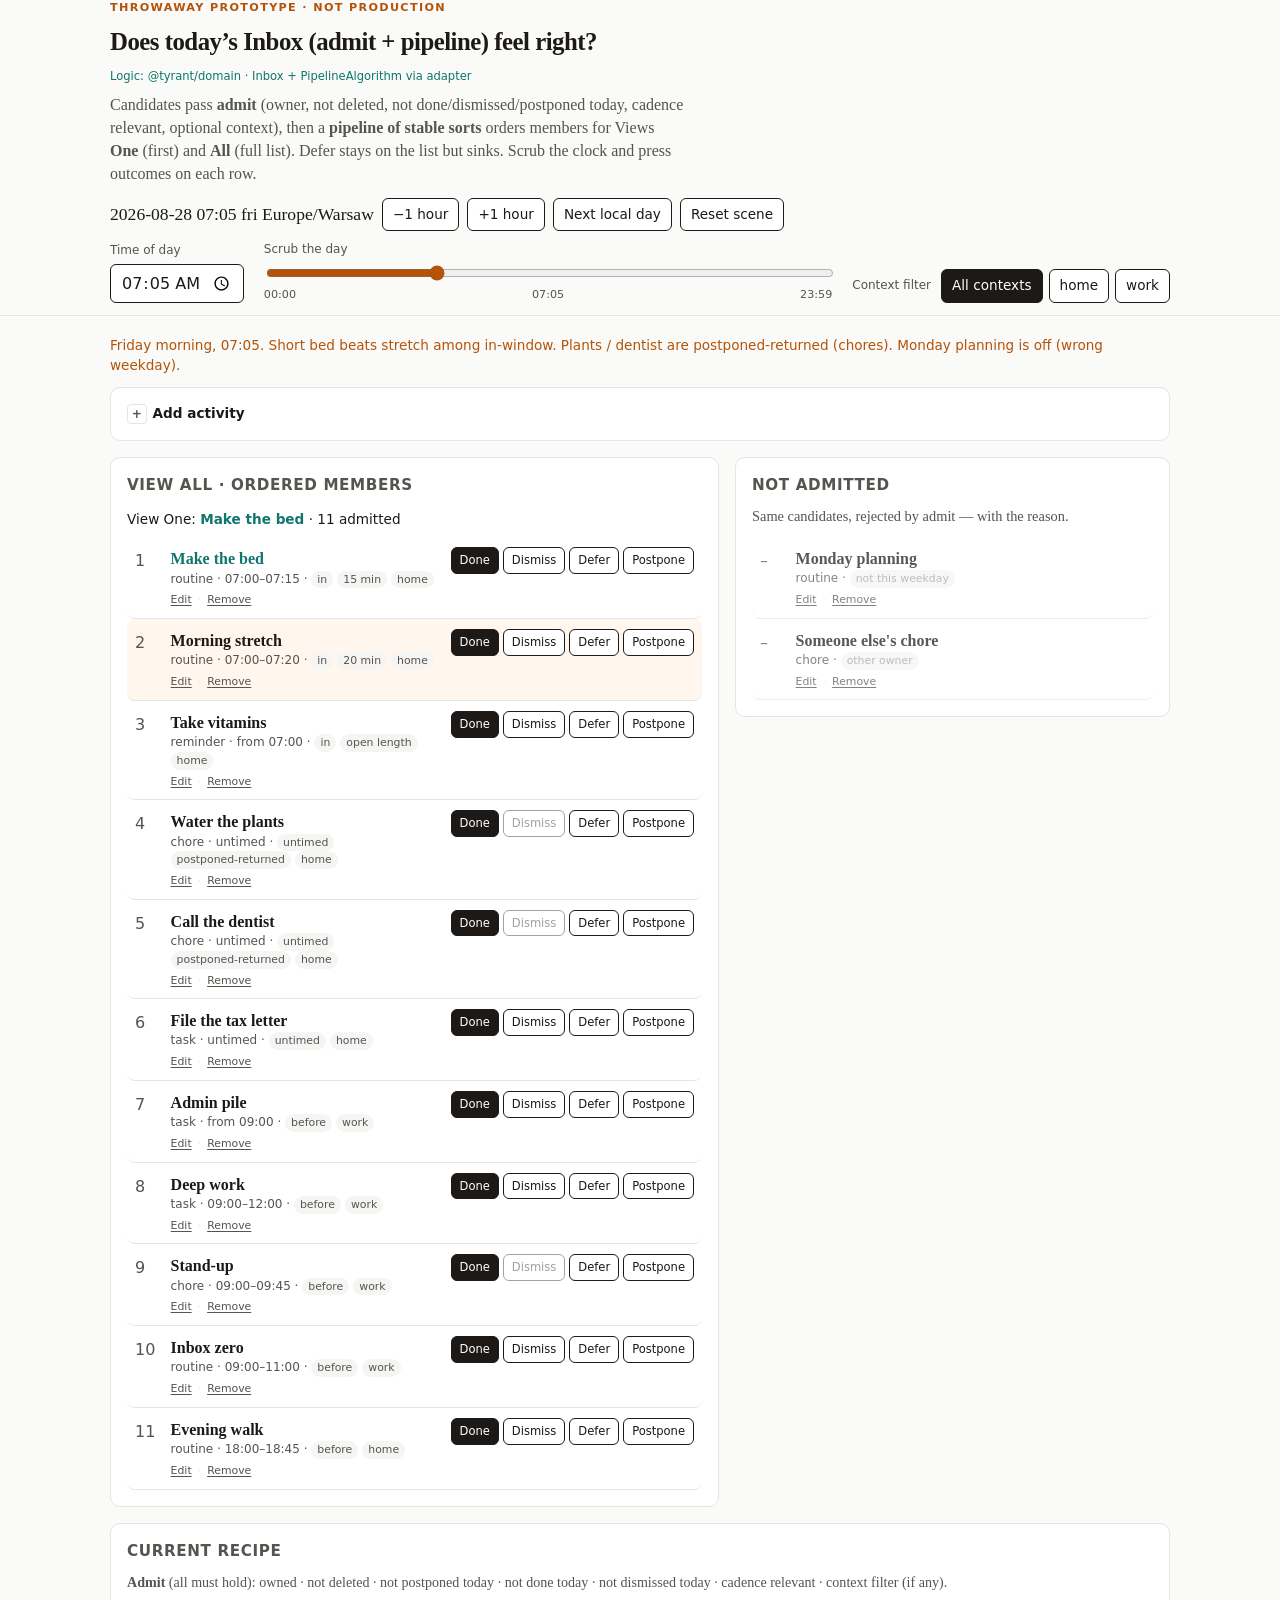
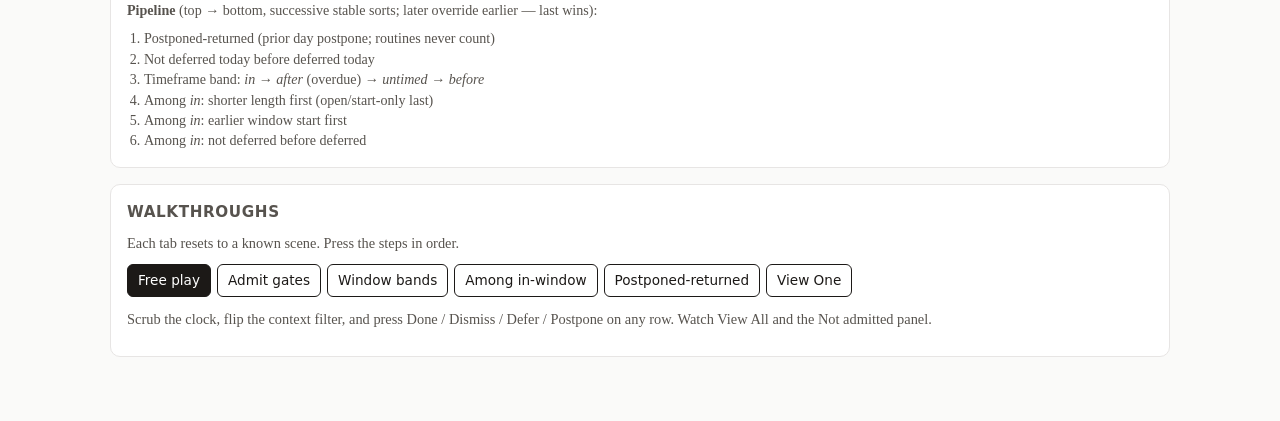
==== environments/prod/inbox-prototype/www/index.html @ 6fe29624 "Add prod inbox-prototype workload for static HTML prototype. Expose the inbox domain-driven prototyp" ====
<!DOCTYPE html>
<html lang="en">
<head>
  <meta charset="utf-8" />
  <meta name="viewport" content="width=device-width, initial-scale=1" />
  <title>PROTOTYPE — Inbox (domain-driven)</title>
  </head>
<body>
  <header class="wrap">
    <p class="proto">Throwaway prototype · not production</p>
    <h1>Does today’s Inbox (admit + pipeline) feel right?</h1>
    <p class="domain-badge">Logic: @tyrant/domain · Inbox + PipelineAlgorithm via adapter</p>
    <p class="question">
      Candidates pass <strong>admit</strong> (owner, not deleted, not done/dismissed/postponed today, cadence relevant, optional context), then a
      <strong>pipeline of stable sorts</strong> orders members for Views <strong>One</strong> (first) and <strong>All</strong> (full list).
      Defer stays on the list but sinks. Scrub the clock and press outcomes on each row.
    </p>
  </header>

  <div class="sticky-clock">
    <div class="inner">
      <div class="clock-row">
        <p id="clock-read" class="clock-read" role="status"></p>
        <button type="button" data-act="hours" data-n="-1">−1 hour</button>
        <button type="button" data-act="hours" data-n="1">+1 hour</button>
        <button type="button" data-act="nextday">Next local day</button>
        <button type="button" data-act="reset">Reset scene</button>
      </div>
      <div class="clock-controls">
        <label>
          Time of day
          <input id="clock-input" type="time" step="60" />
        </label>
        <label class="scrub">
          Scrub the day
          <input id="clock-slider" type="range" min="0" max="1439" step="1" />
          <span class="clock-slider-meta"><span>00:00</span><span id="clock-slider-label">07:05</span><span>23:59</span></span>
        </label>
        <div class="filter-row">
          <span class="hint">Context filter</span>
          <button type="button" class="chip-btn" data-filter="" aria-pressed="true">All contexts</button>
          <button type="button" class="chip-btn" data-filter="home" aria-pressed="false">home</button>
          <button type="button" class="chip-btn" data-filter="work" aria-pressed="false">work</button>
        </div>
      </div>
    </div>
  </div>

  <main>
    <p id="flash" class="flash"></p>

    <details class="panel add-panel" id="activity-panel">
      <summary class="add-summary" id="activity-summary">Add activity</summary>
      <form id="activity-form" class="add-form">
        <div class="add-grid">
          <label>
            Type
            <select name="type" id="activity-type" required>
              <option value="routine">Routine</option>
              <option value="reminder">Reminder</option>
              <option value="chore">Chore</option>
              <option value="task" selected>Task</option>
            </select>
          </label>
          <label class="add-span2">
            Title
            <input name="title" type="text" placeholder="What needs doing?" required />
          </label>
          <fieldset class="add-span2">
            <legend>Contexts</legend>
            <div class="add-chips" id="add-contexts">
              <label class="add-chip"><input type="checkbox" name="context" value="home" checked /> home</label>
              <label class="add-chip"><input type="checkbox" name="context" value="work" /> work</label>
              <label class="add-chip"><input type="checkbox" name="context" value="gym" /> gym</label>
              <label class="add-chip"><input type="checkbox" name="context" value="offline" /> offline</label>
              <label class="add-chip"><input type="checkbox" name="context" value="online" /> online</label>
            </div>
          </fieldset>
          <label>
            Window from
            <input name="timeframeFrom" type="time" step="60" />
          </label>
          <label>
            Window to
            <input name="timeframeTo" type="time" step="60" />
          </label>
          <fieldset class="add-span2 add-type-fields" id="activity-routine-fields" hidden>
            <legend>Active weekdays</legend>
            <div class="add-chips">
              <label class="add-chip"><input type="checkbox" name="weekday" value="mon" checked /> mon</label>
              <label class="add-chip"><input type="checkbox" name="weekday" value="tue" checked /> tue</label>
              <label class="add-chip"><input type="checkbox" name="weekday" value="wed" checked /> wed</label>
              <label class="add-chip"><input type="checkbox" name="weekday" value="thu" checked /> thu</label>
              <label class="add-chip"><input type="checkbox" name="weekday" value="fri" checked /> fri</label>
              <label class="add-chip"><input type="checkbox" name="weekday" value="sat" checked /> sat</label>
              <label class="add-chip"><input type="checkbox" name="weekday" value="sun" checked /> sun</label>
            </div>
          </fieldset>
          <label class="add-type-fields" id="activity-reminder-deadline" hidden>
            Deadline
            <input name="deadline" type="date" />
          </label>
          <label class="add-type-fields" id="activity-reminder-headsup" hidden>
            Heads-up (days)
            <input name="headsUpDays" type="number" min="0" max="30" value="0" />
          </label>
        </div>
        <div class="add-actions">
          <button type="submit" class="primary" id="activity-submit">Add to candidates</button>
          <button type="button" id="activity-cancel">Cancel</button>
        </div>
      </form>
    </details>

    <div class="grid">
      <section class="panel">
        <h2>View All · ordered members</h2>
        <p id="now-b" class="now-banner"></p>
        <ol id="list-members" class="list"></ol>
      </section>

      <section class="panel">
        <h2>Not admitted</h2>
        <p class="note">Same candidates, rejected by admit — with the reason.</p>
        <ul id="list-off" class="list"></ul>
      </section>
    </div>

    <section class="panel">
      <h2>Current recipe</h2>
      <div class="rules">
        <p><strong>Admit</strong> (all must hold): owned · not deleted · not postponed today · not done today · not dismissed today · cadence relevant · context filter (if any).</p>
        <p><strong>Pipeline</strong> (top → bottom, successive stable sorts; later override earlier — last wins):</p>
        <ol>
          <li>Postponed-returned (prior day postpone; routines never count)</li>
          <li>Not deferred today before deferred today</li>
          <li>Timeframe band: <em>in</em> → <em>after</em> (overdue) → <em>untimed</em> → <em>before</em></li>
          <li>Among <em>in</em>: shorter length first (open/start-only last)</li>
          <li>Among <em>in</em>: earlier window start first</li>
          <li>Among <em>in</em>: not deferred before deferred</li>
        </ol>
      </div>
    </section>

    <section class="panel">
      <h2>Walkthroughs</h2>
      <p class="note">Each tab resets to a known scene. Press the steps in order.</p>
      <div class="tabs" id="tabs"></div>
      <p id="scenario-copy" class="note"></p>
      <div class="steps" id="steps"></div>
    </section>
  </main>

<script>var un=Object.defineProperty;var fn=(T,U,Z)=>U in T?un(T,U,{enumerable:!0,configurable:!0,writable:!0,value:Z}):T[U]=Z;var s=(T,U,Z)=>fn(T,typeof U!="symbol"?U+"":U,Z);(function(){"use strict";class T extends Error{constructor(e){super(e),this.name=new.target.name}}class U extends T{}class Z extends T{}function u(t,e){if(!t)throw new U(e)}function ee(t,e){if(!t)throw new Z(e)}function et(t,e){u(typeof t=="string",e)}function p(t,e){et(t,e),u(t.length>0,e)}function tt(t,e){u(t instanceof Date,e),u(!Number.isNaN(t.getTime()),e)}function xe(t,e="instant must be a valid Date"){return tt(t,e),new Date(t.getTime())}function nt(t,e="timeZone must be a valid IANA id"){return p(t,"timeZone must be a non-empty string"),u(rt(t),`${e}: ${t}`),t}function rt(t){try{return Intl.DateTimeFormat(void 0,{timeZone:t}),!0}catch{return!1}}class F{constructor(e){s(this,"now");s(this,"timeZone");this.now=e.now,this.timeZone=e.timeZone,Object.freeze(this)}static create(e){return new F({now:xe(e.now,"now must be a valid Date"),timeZone:nt(e.timeZone)})}equals(e){return this.timeZone===e.timeZone&&this.now.getTime()===e.now.getTime()}}class ot extends T{constructor(n){super(`ownership mismatch on ${n.resourceType} ${n.resourceId}: expected ${n.expectedOwnerId}, got ${n.actingOwnerId}`);s(this,"resourceId");s(this,"resourceType");s(this,"expectedOwnerId");s(this,"actingOwnerId");this.resourceId=n.resourceId,this.resourceType=n.resourceType,this.expectedOwnerId=n.expectedOwnerId,this.actingOwnerId=n.actingOwnerId}}function A(t,e="ownerId must be a non-empty string"){return p(t,e),t}function le(t,e){return t===e}function te(t){if(!le(t.actingUserId,t.ownedBy))throw new ot({resourceId:t.id,resourceType:t.resourceType,expectedOwnerId:t.ownedBy,actingOwnerId:t.actingUserId})}const dt=/^\d{4}-\d{2}-\d{2}$/;function b(t,e="localDate must be YYYY-MM-DD"){p(t,e),u(dt.test(t),e);const[n,r,o]=t.split("-").map(Number),d=new Date(Date.UTC(n,r-1,o));return u(d.getUTCFullYear()===n&&d.getUTCMonth()===r-1&&d.getUTCDate()===o,e),t}function it(t,e){b(t,e)}function ke(t,e){return t===e}const st=/^([01]\d|2[0-3]):([0-5]\d)$/;function me(t,e="localTime must be HH:mm"){return p(t,e),u(st.test(t),e),t}function Ie(t,e){return t===e}const at=["sun","mon","tue","wed","thu","fri","sat"];function V(t){const e=b(t,"localDate must be YYYY-MM-DD"),[n,r,o]=e.split("-").map(Number);u(n!==void 0&&r!==void 0&&o!==void 0,"localDate must be YYYY-MM-DD");const d=new Date(Date.UTC(n,r-1,o)).getUTCDay(),i=at[d];return u(i!==void 0,`invalid weekday index: ${d}`),i}function I(t,e=t.now){return ne(t.timeZone,e)}function ct(t,e=t.now){var i,a;const n=new Intl.DateTimeFormat("en-GB",{timeZone:t.timeZone,hour:"2-digit",minute:"2-digit",hourCycle:"h23"}).formatToParts(e),r=(i=n.find(h=>h.type==="hour"))==null?void 0:i.value,o=(a=n.find(h=>h.type==="minute"))==null?void 0:a.value,d=`${r}:${o}`;return me(d,`failed to derive local time: ${d}`)}function lt(t,e=I(t)){return it(e,"localDate must be YYYY-MM-DD"),xe(mt(t.timeZone,e))}function ne(t,e){const n=new Intl.DateTimeFormat("en-CA",{timeZone:t,year:"numeric",month:"2-digit",day:"2-digit"}).format(e);return b(n,`failed to derive local date: ${n}`)}function mt(t,e,n){const r=Date.parse(`${e}T12:00:00.000Z`);let o=r-2160*60*1e3,d=r+2160*60*1e3;for(;d-o>1;){const i=Math.floor((o+d)/2),a=ne(t,new Date(i));a<e?o=i:(a>e,d=i)}{const i=new Date(d);if(ne(t,i)!==e)return new Date(d+1);let a=d;for(;ne(t,new Date(a-1))===e;)a-=1;return new Date(a)}}function W(t,e){return t<e?-1:t>e?1:0}function B(t,e){const n=b(t,"localDate must be YYYY-MM-DD"),[r,o,d]=n.split("-").map(Number),i=new Date(Date.UTC(r,o-1,d+e)),a=String(i.getUTCFullYear()).padStart(4,"0"),h=String(i.getUTCMonth()+1).padStart(2,"0"),N=String(i.getUTCDate()).padStart(2,"0");return b(`${a}-${h}-${N}`)}class Ee{isSatisfiedBy({contexts:e},{contextFilter:n}){return n===null?!0:e.includes(n)}}const C=["mon","tue","wed","thu","fri","sat","sun"],ue=["done","defer","postpone","dismiss"],ut=new Set(C);function ft(t,e="invalid weekday"){return u(typeof t=="string"&&ut.has(t),`${e}: ${String(t)}`),t}function ht(t,e){if(t.length!==e.length)return!1;for(let n=0;n<t.length;n++)if(t[n]!==e[n])return!1;return!0}function wt(t,e="weekdays must not be empty"){u(t.length>0,e);const n=[];for(const r of t){const o=ft(r);u(!n.includes(o),"weekdays must not contain duplicates"),n.push(o)}return Object.freeze(n)}const yt=new Set(["daily","weekly","monthly","yearly"]);class y{constructor(e){s(this,"unit");s(this,"every");s(this,"anchorDate");s(this,"endDate");s(this,"headsUp");s(this,"weekdays");this.unit=e.unit,this.every=e.every,this.anchorDate=e.anchorDate,this.endDate=e.endDate,this.headsUp=e.headsUp,this.weekdays=e.weekdays,Object.freeze(this)}static always(e){return y.create({unit:"daily",every:null,anchorDate:e,endDate:null,headsUp:null,weekdays:C})}static create(e){u(yt.has(e.unit),"cadence.unit must be daily|weekly|monthly|yearly");const n=e.every===void 0||e.every===null?null:e.every;n!==null&&u(Number.isInteger(n)&&n>0,"cadence.every must be a positive integer or null");const r=e.headsUp===void 0||e.headsUp===null?null:e.headsUp;r!==null&&u(Number.isInteger(r)&&r>=0,"cadence.headsUp must be a non-negative integer or null");const o=e.anchorDate===void 0||e.anchorDate===null?null:b(e.anchorDate,"cadence.anchorDate must be YYYY-MM-DD"),d=e.endDate===void 0||e.endDate===null?null:b(e.endDate,"cadence.endDate must be YYYY-MM-DD");o!==null&&d!==null&&u(o<=d,"cadence.anchorDate must be on or before endDate");const i=wt(e.weekdays,"cadence.weekdays must not be empty");return new y({unit:e.unit,every:n,anchorDate:o,endDate:d,headsUp:r,weekdays:i})}static ensure(e){return e instanceof y?e:y.create(e)}equals(e){return this.unit===e.unit&&this.every===e.every&&(this.anchorDate===null&&e.anchorDate===null||this.anchorDate!==null&&e.anchorDate!==null&&ke(this.anchorDate,e.anchorDate))&&(this.endDate===null&&e.endDate===null||this.endDate!==null&&e.endDate!==null&&ke(this.endDate,e.endDate))&&this.headsUp===e.headsUp&&ht(this.weekdays,e.weekdays)}effectiveEvery(){return this.every??1}effectiveHeadsUpDays(){return this.headsUp??0}isRelevant(e){const n=I(e);if(this.endDate!==null&&n>this.endDate||!this.weekdays.includes(V(n)))return!1;const r=pt(this,n);if(r===null)return!1;const o=B(r,-this.effectiveHeadsUpDays());return n>=o}}function pt(t,e){const n=t.anchorDate;if(n===null)return e;const r=t.effectiveHeadsUpDays(),o=B(n,-r);if(e<o)return null;if(t.unit==="daily"&&t.effectiveEvery()===1)return e<n?n:e;const d=At(t,e);if(d!==null)return d;const i=gt(t,e);if(i===null)return null;const a=B(i,-r);return e>=a?i:null}function At(t,e){let n=null;for(const r of Se(t,e)){if(r>e)break;n=r}return n}function gt(t,e){for(const n of Se(t,B(e,366*5)))if(n>=e)return n;return null}function*Se(t,e){const n=t.anchorDate;if(n===null)return;const r=t.effectiveEvery(),o=B(e,1);if(t.unit==="daily"){let i=0;for(;;){const a=B(n,i*r);if(a>o||(t.weekdays.includes(V(a))&&(yield a),i+=1,i>1e5))return}}if(t.unit==="weekly"){let i=0;for(;;){const a=B(n,i);if(a>o||(Math.floor(i/7)%r===0&&t.weekdays.includes(V(a))&&(yield a),i+=1,i>1e5))return}}if(t.unit==="monthly"){let i=0;for(;;){const a=Dt(n,i*r);if(a===null||a>o||(t.weekdays.includes(V(a))&&(yield a),i+=1,i>1e4))return}}let d=0;for(;;){const i=bt(n,d*r);if(i===null||i>o||(t.weekdays.includes(V(i))&&(yield i),d+=1,d>1e3))return}}function Dt(t,e){const[n,r,o]=t.split("-").map(Number),d=new Date(Date.UTC(n,r-1+e,o));if(d.getUTCDate()!==o){const i=new Date(Date.UTC(n,r-1+e+1,0));return re(i)}return re(d)}function bt(t,e){const[n,r,o]=t.split("-").map(Number),d=new Date(Date.UTC(n+e,r-1,o));if(d.getUTCMonth()!==r-1){const i=new Date(Date.UTC(n+e,r,0));return re(i)}return re(d)}function re(t){const e=String(t.getUTCFullYear()).padStart(4,"0"),n=String(t.getUTCMonth()+1).padStart(2,"0"),r=String(t.getUTCDate()).padStart(2,"0");return b(`${e}-${n}-${r}`)}class O{constructor(e){s(this,"from");s(this,"to");this.from=e.from,this.to=e.to,Object.freeze(this)}static create(e={}){const n=e.from===void 0||e.from===null?null:me(e.from,"timeframe.from must be HH:mm"),r=e.to===void 0||e.to===null?null:me(e.to,"timeframe.to must be HH:mm");return ee(!(n!==null&&r!==null&&n===r),"timeframe from and to must not be equal; leave unset for untimed"),new O({from:n,to:r})}static untimed(){return O.create({})}equals(e){const n=this.from===null||e.from===null?this.from===e.from:Ie(this.from,e.from),r=this.to===null||e.to===null?this.to===e.to:Ie(this.to,e.to);return n&&r}isOvernight(){return this.from!==null&&this.to!==null&&W(this.from,this.to)>0}window(e){if(this.from===null)return"untimed";const n=ct(e),r=this.from,o=this.to;return o===null?W(n,r)<0?"before":"in":this.isOvernight()?W(n,r)>=0||W(n,o)<0?"in":"before":W(n,r)<0?"before":W(n,o)>=0?"after":"in"}length(){if(this.from===null||this.to===null)return null;const e=ve(this.from),n=ve(this.to);return e<n?n-e:1440-e+n}}function ve(t){const[e,n]=t.split(":").map(Number);return e*60+n}function f(t,e="activityId must be a non-empty string"){return p(t,e),t}function oe(t,e){return t===e}function Te(t,e="timerDurationSeconds must be a positive integer"){return t==null?null:(u(typeof t=="number"&&Number.isInteger(t)&&t>0,e),t)}const _t=new Set(["home","work","gym","offline","online"]);function xt(t,e="invalid context tag"){return u(typeof t=="string"&&_t.has(t),`${e}: ${String(t)}`),t}function D(t,e="contexts must not contain duplicates"){const n=[];for(const r of t){const o=xt(r);u(!n.includes(o),e),n.push(o)}return Object.freeze(n)}function E(t,e){return t===null?!1:t.getTime()>=lt(e).getTime()}function Ue(t,e){if(t.type==="routine")return!1;const n=t.postponedAt;return n===null?!1:!E(n,e)}function Be(t,e){return E(t.deferredAt,e)}function Ce(t,e){return t.getTime()-e.getTime()}const kt={compare(t,e,n){const r=Ue(t,n),o=Ue(e,n);if(r!==o)return r?-1:1;if(r&&o){const d=t.postponedAt,i=e.postponedAt;return d===null||i===null?0:Ce(d,i)}return 0}},Oe={compare(t,e,n){const r=Be(t,n),o=Be(e,n);if(r!==o)return r?1:-1;if(r&&o){const d=t.deferredAt,i=e.deferredAt;return d===null||i===null?0:Ce(d,i)}return 0}},It={compare(t,e,n){return t.timeframe.window(n)!=="in"||e.timeframe.window(n)!=="in"?0:Oe.compare(t,e,n)}},$e={in:0,after:1,untimed:2,before:3},Et=[kt,Oe,...[{compare(t,e,n){return $e[t.timeframe.window(n)]-$e[e.timeframe.window(n)]}},{compare(t,e,n){if(t.timeframe.window(n)!=="in"||e.timeframe.window(n)!=="in")return 0;const r=t.timeframe.length(),o=e.timeframe.length();return r===null&&o===null?0:r===null?1:o===null?-1:r-o}},{compare(t,e,n){if(t.timeframe.window(n)!=="in"||e.timeframe.window(n)!=="in")return 0;const r=t.timeframe.from,o=e.timeframe.from;return r===null||o===null?0:W(r,o)}}],It];class St{constructor(e=Et){s(this,"steps");this.steps=e}order(e,n){let r=[...e];for(const o of this.steps)r=[...r].sort((d,i)=>o.compare(d,i,n));return r}}class vt{isSatisfiedBy(e,{inboxOwner:n,clock:r,contextFilter:o}){return!le(e.ownedBy,n)||e.deletedAt!==null||E(e.postponedAt,r)||E(e.doneAt,r)||E(e.dismissedAt,r)||!e.cadence.isRelevant(r)?!1:new Ee().isSatisfiedBy({contexts:e.contexts},{contextFilter:o})}}const Tt=new vt;class Ut{constructor(e){s(this,"candidates");this.candidates=e}admit(e){return this.filterAdmitted(e)}one(e){return e.algorithm.order(this.filterAdmitted(e),e.clock)[0]??null}all(e){return e.algorithm.order(this.filterAdmitted(e),e.clock)}view(e,n){return e==="one"?this.one(n):this.all(n)}filterAdmitted(e){const n={inboxOwner:e.inboxOwner,clock:e.clock,contextFilter:e.contextFilter??null},r=[];for(const o of this.candidates)e.admissionCriteria.isSatisfiedBy(o,n)&&r.push(o);return r}}class S{constructor(e){s(this,"type","routine");s(this,"id");s(this,"ownedBy");s(this,"_title");s(this,"_contexts");s(this,"_cadence");s(this,"_timeframe");s(this,"_doneAt");s(this,"_dismissedAt");s(this,"_postponedAt");s(this,"_deferredAt");s(this,"_deletedAt");this.id=e.id,this.ownedBy=e.ownedBy,this._title=e.title,this._contexts=e.contexts,this._cadence=e.cadence,this._timeframe=e.timeframe,this._doneAt=e.doneAt,this._dismissedAt=e.dismissedAt,this._postponedAt=e.postponedAt,this._deferredAt=e.deferredAt,this._deletedAt=e.deletedAt}static create(e){const n=f(e.id,"id required"),r=A(e.actingUserId,"actingUserId required"),o=A(e.ownedBy,"ownedBy required");te({id:n,resourceType:"routine",actingUserId:r,ownedBy:o}),p(e.title,"title required");const d=Me({weekdays:e.weekdays,anchorDate:e.anchorDate??I(e.clock),endDate:e.endDate??null});return new S({id:n,ownedBy:o,title:e.title,contexts:D(e.contexts),cadence:d,timeframe:e.timeframe??O.untimed(),doneAt:null,dismissedAt:null,postponedAt:null,deferredAt:null,deletedAt:null})}static restore(e){const n=A(e.ownedBy,"ownedBy required"),r=f(e.id,"id required");p(e.title,"title required");const o=y.ensure(e.cadence);return fe(o),new S({id:r,ownedBy:n,title:e.title,contexts:D(e.contexts),cadence:o,timeframe:e.timeframe,doneAt:e.doneAt,dismissedAt:e.dismissedAt,postponedAt:e.postponedAt,deferredAt:e.deferredAt,deletedAt:e.deletedAt})}equals(e){return oe(this.id,e.id)}get title(){return this._title}get contexts(){return[...this._contexts]}get cadence(){return this._cadence}get timeframe(){return this._timeframe}get doneAt(){return this._doneAt}get dismissedAt(){return this._dismissedAt}get postponedAt(){return this._postponedAt}get deferredAt(){return this._deferredAt}get deletedAt(){return this._deletedAt}allowedOutcomes(){return ue}edit(e){u(this._deletedAt===null,"cannot edit a removed routine"),p(e.title,"title required"),this._title=e.title,this._contexts=D(e.contexts),"weekdays"in e?this._cadence=Me({weekdays:e.weekdays,anchorDate:e.anchorDate===void 0?this._cadence.anchorDate:e.anchorDate,endDate:e.endDate===void 0?this._cadence.endDate:e.endDate}):(fe(e.cadence),this._cadence=e.cadence),this._timeframe="timeframe"in e&&e.timeframe?e.timeframe:this._timeframe}remove(e){this._deletedAt=e.now}done(e){this._doneAt=e.now}dismiss(e){this._dismissedAt=e.now}postpone(e){this._postponedAt=e.now}defer(e){this._deferredAt=e.now}}function Me(t){const e=y.create({unit:"daily",every:null,anchorDate:t.anchorDate,endDate:t.endDate,headsUp:null,weekdays:t.weekdays});return fe(e),e}function fe(t){ee(t.unit==="daily","Routine cadence must be daily"),ee(t.headsUp===null||t.headsUp===0,"Routine cadence must not have heads-up")}class j{constructor(e){s(this,"type","reminder");s(this,"id");s(this,"ownedBy");s(this,"_title");s(this,"_contexts");s(this,"_cadence");s(this,"_timeframe");s(this,"_doneAt");s(this,"_dismissedAt");s(this,"_postponedAt");s(this,"_deferredAt");s(this,"_deletedAt");this.id=e.id,this.ownedBy=e.ownedBy,this._title=e.title,this._contexts=e.contexts,this._cadence=e.cadence,this._timeframe=e.timeframe,this._doneAt=e.doneAt,this._dismissedAt=e.dismissedAt,this._postponedAt=e.postponedAt,this._deferredAt=e.deferredAt,this._deletedAt=e.deletedAt}static create(e){const n=f(e.id,"id required"),r=A(e.actingUserId,"actingUserId required"),o=A(e.ownedBy,"ownedBy required");te({id:n,resourceType:"reminder",actingUserId:r,ownedBy:o}),p(e.title,"title required");const d=b(e.deadline,"deadline must be YYYY-MM-DD");return new j({id:n,ownedBy:o,title:e.title,contexts:D(e.contexts),cadence:de(d,e.headsUp??null),timeframe:e.timeframe??O.untimed(),doneAt:null,dismissedAt:null,postponedAt:null,deferredAt:null,deletedAt:null})}static restore(e){const n=A(e.ownedBy,"ownedBy required"),r=f(e.id,"id required");p(e.title,"title required");const o=y.ensure(e.cadence);return he(o),new j({id:r,ownedBy:n,title:e.title,contexts:D(e.contexts),cadence:o,timeframe:e.timeframe,doneAt:e.doneAt,dismissedAt:e.dismissedAt,postponedAt:e.postponedAt,deferredAt:e.deferredAt,deletedAt:e.deletedAt})}equals(e){return oe(this.id,e.id)}get title(){return this._title}get contexts(){return[...this._contexts]}get cadence(){return this._cadence}get timeframe(){return this._timeframe}get doneAt(){return this._doneAt}get dismissedAt(){return this._dismissedAt}get postponedAt(){return this._postponedAt}get deferredAt(){return this._deferredAt}get deletedAt(){return this._deletedAt}allowedOutcomes(){return ue}edit(e){if(u(this._deletedAt===null,"cannot edit a removed reminder"),p(e.title,"title required"),this._title=e.title,this._contexts=D(e.contexts),"deadline"in e){const n=b(e.deadline,"deadline must be YYYY-MM-DD");this._cadence=de(n,e.headsUp??null)}else he(e.cadence),this._cadence=e.cadence;"timeframe"in e&&e.timeframe&&(this._timeframe=e.timeframe)}remove(e){this._deletedAt=e.now}done(e){this._doneAt=e.now,this.closePermanently(e)}dismiss(e){this._dismissedAt=e.now,this.closePermanently(e)}postpone(e){this._postponedAt=e.now;const n=B(I(e),1),r=this._cadence.anchorDate??n,o=r>n?r:n;this._cadence=de(o,this._cadence.headsUp)}defer(e){this._deferredAt=e.now}closePermanently(e){const n=I(e);this._cadence=de(n,this._cadence.headsUp)}}function de(t,e){const n=y.create({unit:"daily",every:null,anchorDate:t,endDate:t,headsUp:e,weekdays:C});return he(n),n}function he(t){ee(t.anchorDate!==null&&t.endDate!==null&&t.anchorDate===t.endDate,"Reminder cadence requires endDate = anchorDate")}const Bt=["done","defer","postpone"];class ${constructor(e){s(this,"type","chore");s(this,"id");s(this,"ownedBy");s(this,"_title");s(this,"_contexts");s(this,"_cadence");s(this,"_timeframe");s(this,"_timerDurationSeconds");s(this,"_oneShot");s(this,"_doneAt");s(this,"_dismissedAt");s(this,"_postponedAt");s(this,"_deferredAt");s(this,"_deletedAt");this.id=e.id,this.ownedBy=e.ownedBy,this._title=e.title,this._contexts=e.contexts,this._cadence=e.cadence,this._timeframe=e.timeframe,this._timerDurationSeconds=e.timerDurationSeconds,this._oneShot=e.oneShot,this._doneAt=e.doneAt,this._dismissedAt=e.dismissedAt,this._postponedAt=e.postponedAt,this._deferredAt=e.deferredAt,this._deletedAt=e.deletedAt}static create(e){const n=f(e.id,"id required"),r=A(e.actingUserId,"actingUserId required"),o=A(e.ownedBy,"ownedBy required");te({id:n,resourceType:"chore",actingUserId:r,ownedBy:o}),p(e.title,"title required");let d,i;if(e.kind==="one-shot"){i=!0;const a=e.anchorDate===void 0||e.anchorDate===null?I(e.clock):b(e.anchorDate);d=y.always(a)}else i=!1,d=y.create({...e.cadence,weekdays:e.cadence.weekdays.length>0?e.cadence.weekdays:C});return new $({id:n,ownedBy:o,title:e.title,contexts:D(e.contexts),cadence:d,timeframe:e.timeframe??O.untimed(),timerDurationSeconds:Te(e.timerDurationSeconds),oneShot:i,doneAt:null,dismissedAt:null,postponedAt:null,deferredAt:null,deletedAt:null})}static restore(e){const n=A(e.ownedBy,"ownedBy required"),r=f(e.id,"id required");p(e.title,"title required");const o=y.ensure(e.cadence);return new $({id:r,ownedBy:n,title:e.title,contexts:D(e.contexts),cadence:o,timeframe:e.timeframe,timerDurationSeconds:e.timerDurationSeconds,oneShot:e.oneShot,doneAt:e.doneAt,dismissedAt:e.dismissedAt,postponedAt:e.postponedAt,deferredAt:e.deferredAt,deletedAt:e.deletedAt})}equals(e){return oe(this.id,e.id)}get title(){return this._title}get contexts(){return[...this._contexts]}get cadence(){return this._cadence}get timeframe(){return this._timeframe}get timerDurationSeconds(){return this._timerDurationSeconds}get isOneShot(){return this._oneShot}get doneAt(){return this._doneAt}get dismissedAt(){return this._dismissedAt}get postponedAt(){return this._postponedAt}get deferredAt(){return this._deferredAt}get deletedAt(){return this._deletedAt}allowedOutcomes(){return Bt}edit(e){u(this._deletedAt===null,"cannot edit a removed chore"),p(e.title,"title required"),this._title=e.title,this._contexts=D(e.contexts),this._cadence=e.cadence,"timeframe"in e&&e.timeframe&&(this._timeframe=e.timeframe),"timerDurationSeconds"in e&&(this._timerDurationSeconds=Te(e.timerDurationSeconds))}remove(e){this._deletedAt=e.now}done(e){if(this._doneAt=e.now,this._oneShot){const o=I(e);this._cadence=y.create({unit:this._cadence.unit,every:this._cadence.every,anchorDate:this._cadence.anchorDate,endDate:o,headsUp:this._cadence.headsUp,weekdays:this._cadence.weekdays});return}const n=I(e),r=B(n,1);this._cadence=y.create({unit:this._cadence.unit,every:this._cadence.every,anchorDate:r,endDate:this._cadence.endDate,headsUp:this._cadence.headsUp,weekdays:this._cadence.weekdays})}postpone(e){this._postponedAt=e.now}defer(e){this._deferredAt=e.now}}class q{constructor(e){s(this,"type","task");s(this,"id");s(this,"ownedBy");s(this,"_title");s(this,"_contexts");s(this,"_cadence");s(this,"_timeframe");s(this,"_doneAt");s(this,"_dismissedAt");s(this,"_postponedAt");s(this,"_deferredAt");s(this,"_deletedAt");this.id=e.id,this.ownedBy=e.ownedBy,this._title=e.title,this._contexts=e.contexts,this._cadence=e.cadence,this._timeframe=e.timeframe,this._doneAt=e.doneAt,this._dismissedAt=e.dismissedAt,this._postponedAt=e.postponedAt,this._deferredAt=e.deferredAt,this._deletedAt=e.deletedAt}static create(e){const n=f(e.id,"id required"),r=A(e.actingUserId,"actingUserId required"),o=A(e.ownedBy,"ownedBy required");te({id:n,resourceType:"task",actingUserId:r,ownedBy:o}),p(e.title,"title required");const d=e.anchorDate===void 0||e.anchorDate===null?I(e.clock):e.anchorDate;return new q({id:n,ownedBy:o,title:e.title,contexts:D(e.contexts),cadence:y.always(d),timeframe:e.timeframe??O.untimed(),doneAt:null,dismissedAt:null,postponedAt:null,deferredAt:null,deletedAt:null})}static restore(e){const n=A(e.ownedBy,"ownedBy required"),r=f(e.id,"id required");p(e.title,"title required");const o=y.ensure(e.cadence);return new q({id:r,ownedBy:n,title:e.title,contexts:D(e.contexts),cadence:o,timeframe:e.timeframe,doneAt:e.doneAt,dismissedAt:e.dismissedAt,postponedAt:e.postponedAt,deferredAt:e.deferredAt,deletedAt:e.deletedAt})}equals(e){return oe(this.id,e.id)}get title(){return this._title}get contexts(){return[...this._contexts]}get cadence(){return this._cadence}get timeframe(){return this._timeframe}get doneAt(){return this._doneAt}get dismissedAt(){return this._dismissedAt}get postponedAt(){return this._postponedAt}get deferredAt(){return this._deferredAt}get deletedAt(){return this._deletedAt}allowedOutcomes(){return ue}edit(e){if(u(this._deletedAt===null,"cannot edit a removed task"),p(e.title,"title required"),this._title=e.title,this._contexts=D(e.contexts),"cadence"in e&&e.cadence)this._cadence=e.cadence;else if("anchorDate"in e){const n=e.anchorDate===void 0||e.anchorDate===null?this._cadence.anchorDate:e.anchorDate;this._cadence=y.create({unit:"daily",every:null,anchorDate:n,endDate:this._cadence.endDate,headsUp:null,weekdays:this._cadence.weekdays})}"timeframe"in e&&e.timeframe&&(this._timeframe=e.timeframe)}remove(e){this._deletedAt=e.now}done(e){this._doneAt=e.now,this.closePermanently(e)}dismiss(e){this._dismissedAt=e.now,this.closePermanently(e)}postpone(e){this._postponedAt=e.now}defer(e){this._deferredAt=e.now}closePermanently(e){const n=I(e);this._cadence=y.create({unit:this._cadence.unit,every:this._cadence.every,anchorDate:this._cadence.anchorDate,endDate:n,headsUp:this._cadence.headsUp,weekdays:this._cadence.weekdays})}}const ie="Europe/Warsaw",c=A("me"),Le=A("them"),Ct=new St,Ot=new Ee;function we(t){return F.create({timeZone:ie,now:t})}function $t(t,e){return{inboxOwner:c,clock:t,contextFilter:e??void 0,algorithm:Ct,admissionCriteria:Tt}}function Mt(t,e,n){return new Ut(t).all($t(e,n))}function Lt(t,e,n){if(!le(t.ownedBy,c))return"other owner";if(t.deletedAt!==null)return"removed";if(E(t.postponedAt,e))return"postponed today";if(E(t.doneAt,e))return"done today";if(E(t.dismissedAt,e))return"dismissed today";if(!t.cadence.isRelevant(e)){const o=_(e,e.now);if(t.cadence.endDate!==null&&o>t.cadence.endDate)return"cadence ended";const d=qe(o);return t.cadence.weekdays.includes(d)?"not yet relevant":"not this weekday"}return Ot.isSatisfiedBy({contexts:t.contexts},{contextFilter:n})?null:"context filter"}function Nt(t,e){if(t.type==="routine")return!1;const n=t.postponedAt;return n===null?!1:!E(n,e)}function Ft(t,e){return E(t.deferredAt,e)}function Ne(t){switch(t.type){case"routine":return S.restore({id:t.id,ownedBy:t.ownedBy,title:t.title,contexts:t.contexts,cadence:t.cadence,timeframe:t.timeframe,doneAt:t.doneAt,dismissedAt:t.dismissedAt,postponedAt:t.postponedAt,deferredAt:t.deferredAt,deletedAt:t.deletedAt});case"reminder":return j.restore({id:t.id,ownedBy:t.ownedBy,title:t.title,contexts:t.contexts,cadence:t.cadence,timeframe:t.timeframe,doneAt:t.doneAt,dismissedAt:t.dismissedAt,postponedAt:t.postponedAt,deferredAt:t.deferredAt,deletedAt:t.deletedAt});case"chore":return $.restore({id:t.id,ownedBy:t.ownedBy,title:t.title,contexts:t.contexts,cadence:t.cadence,timeframe:t.timeframe,timerDurationSeconds:t.timerDurationSeconds,oneShot:t.isOneShot,doneAt:t.doneAt,dismissedAt:t.dismissedAt,postponedAt:t.postponedAt,deferredAt:t.deferredAt,deletedAt:t.deletedAt});case"task":return q.restore({id:t.id,ownedBy:t.ownedBy,title:t.title,contexts:t.contexts,cadence:t.cadence,timeframe:t.timeframe,doneAt:t.doneAt,dismissedAt:t.dismissedAt,postponedAt:t.postponedAt,deferredAt:t.deferredAt,deletedAt:t.deletedAt})}}function qt(t,e,n){if(!t.allowedOutcomes().includes(e))return`${e} is not allowed on a ${t.type}.`;switch(e){case"done":t.done(n);break;case"dismiss":if(t.type==="chore")break;t.dismiss(n);break;case"defer":t.defer(n);break;case"postpone":t.postpone(n);break}return null}function v(t,e=null){return O.create({from:t??void 0,to:e??void 0})}const Yt=["sun","mon","tue","wed","thu","fri","sat"];function Fe(t){return String(t).padStart(2,"0")}function _(t,e){return new Intl.DateTimeFormat("en-CA",{timeZone:t.timeZone,year:"numeric",month:"2-digit",day:"2-digit"}).format(e)}function ye(t,e){var d,i;const n=new Intl.DateTimeFormat("en-GB",{timeZone:t.timeZone,hour:"2-digit",minute:"2-digit",hourCycle:"h23"}).formatToParts(e),r=((d=n.find(a=>a.type==="hour"))==null?void 0:d.value)??"00",o=((i=n.find(a=>a.type==="minute"))==null?void 0:i.value)??"00";return`${r}:${o}`}function qe(t){const[e,n,r]=t.split("-").map(Number);return Yt[new Date(Date.UTC(e,n-1,r)).getUTCDay()]}function Rt(t,e,n){const r=Date.parse(`${e}T12:00:00.000Z`);let o=r-36*3600*1e3,d=r+36*3600*1e3;for(;d-o>1;){const i=Math.floor((o+d)/2),a=_(F.create({timeZone:t,now:new Date(i)}),new Date(i));a<e?o=i:(a>e,d=i)}{let i=d;for(_(F.create({timeZone:t,now:new Date(i)}),new Date(i))!==e&&(i=d+1);_(F.create({timeZone:t,now:new Date(i-1)}),new Date(i-1))===e;)i-=1;return new Date(i)}}function Ye(t,e){const n=Rt(ie,t).getTime(),[r,o]=e.split(":").map(Number);let d=n+(r*60+o)*60*1e3;for(let i=0;i<4;i++){const a=ye(F.create({timeZone:ie,now:new Date(d)}),new Date(d)),[h,N]=a.split(":").map(Number),k=r*60+o-(h*60+N);if(k===0&&_(F.create({timeZone:ie,now:new Date(d)}),new Date(d))===t)return new Date(d);d+=k*60*1e3}return new Date(d)}function J(t,e){return we(Ye(t,e))}function K(t,e){const n=_(t,t.now);return we(Ye(n,e))}function Pt(t,e){return we(new Date(t.now.getTime()+e*3600*1e3))}function Re(t){const e=_(t,t.now),[n,r,o]=e.split("-").map(Number),d=new Date(Date.UTC(n,r-1,o+1)),i=`${d.getUTCFullYear()}-${Fe(d.getUTCMonth()+1)}-${Fe(d.getUTCDate())}`;return J(i,"07:05")}function pe(t){const e=_(t,t.now),n=ye(t,t.now),r=qe(e);return`${e}  ${n}  ${r}  ${t.timeZone}`}function Wt(t){const e=t.timeframe.from,n=t.timeframe.to;return!e&&!n?"untimed":e&&!n?`from ${e}`:`${e}–${n}`}function Ht(t,e){const n=[];if(n.push(t.timeframe.window(e)),Nt(t,e)&&n.push("postponed-returned"),Ft(t,e)&&n.push("deferred today"),t.timeframe.window(e)==="in"){const r=t.timeframe.length();r!==null?n.push(`${r} min`):t.timeframe.from&&n.push("open length")}return t.contexts.length&&n.push(t.contexts.join(", ")),n}let Pe=0;function Zt(){return Pe+=1,`custom-${Pe}`}function We(t,e){const[n,r,o]=t.split("-").map(Number),d=new Date(Date.UTC(n,r-1,o+e)),i=String(d.getUTCFullYear()).padStart(4,"0"),a=String(d.getUTCMonth()+1).padStart(2,"0"),h=String(d.getUTCDate()).padStart(2,"0");return`${i}-${a}-${h}`}function He(t){return t.timeframeFrom===null&&t.timeframeTo===null?O.untimed():v(t.timeframeFrom,t.timeframeTo)}function jt(t,e,n){const r=t.title.trim()||"Untitled",o=He(t),d=_(n,n.now),i=f(e);switch(t.type){case"routine":return S.create({actingUserId:c,ownedBy:c,id:i,title:r,contexts:t.contexts.length?t.contexts:["home"],weekdays:t.weekdays.length>0?t.weekdays:C,anchorDate:d,timeframe:o,clock:n});case"reminder":{const a=t.deadline??We(d,7);return j.create({actingUserId:c,ownedBy:c,id:i,title:r,contexts:t.contexts.length?t.contexts:["home"],deadline:a,headsUp:t.headsUpDays,timeframe:o,clock:n})}case"chore":return $.create({actingUserId:c,ownedBy:c,id:i,title:r,contexts:t.contexts.length?t.contexts:["home"],kind:"one-shot",anchorDate:d,timeframe:o,clock:n});case"task":return q.create({actingUserId:c,ownedBy:c,id:i,title:r,contexts:t.contexts.length?t.contexts:["home"],anchorDate:d,timeframe:o,clock:n})}}function zt(t){const e=t.type==="reminder"?t.cadence.anchorDate:null;return{type:t.type,title:t.title,contexts:[...t.contexts],timeframeFrom:t.timeframe.from,timeframeTo:t.timeframe.to,weekdays:[...t.cadence.weekdays],deadline:e,headsUpDays:t.cadence.headsUp??0}}function Vt(t,e,n){const r=e.title.trim()||"Untitled",o=He(e),d=e.contexts.length>0?[...e.contexts]:["home"];switch(t.type){case"routine":t.edit({title:r,contexts:d,weekdays:e.weekdays.length>0?e.weekdays:C,timeframe:o,clock:n});return;case"reminder":{const i=e.deadline??t.cadence.anchorDate??We(_(n,n.now),7);t.edit({title:r,contexts:d,deadline:i,headsUp:e.headsUpDays,timeframe:o,clock:n});return}case"chore":t.edit({title:r,contexts:d,cadence:t.cadence,timeframe:o,clock:n});return;case"task":t.edit({title:r,contexts:d,anchorDate:t.cadence.anchorDate,timeframe:o,clock:n});return}}function Jt(t,e){t.remove(e)}const Ze="2026-08-28",je="2026-08-27";function ze(){const t=J(Ze,"07:05"),e=S.create({actingUserId:c,ownedBy:c,id:f("stretch"),title:"Morning stretch",contexts:["home"],weekdays:C,anchorDate:"2026-08-20",timeframe:v("07:00","07:20"),clock:t}),n=S.create({actingUserId:c,ownedBy:c,id:f("bed"),title:"Make the bed",contexts:["home"],weekdays:C,anchorDate:"2026-08-20",timeframe:v("07:00","07:15"),clock:t}),r=$.create({actingUserId:c,ownedBy:c,id:f("plants"),title:"Water the plants",contexts:["home"],kind:"one-shot",anchorDate:"2026-08-20",clock:t});r.postpone(J(je,"18:00"));const o=j.create({actingUserId:c,ownedBy:c,id:f("vitamins"),title:"Take vitamins",contexts:["home"],deadline:"2026-08-30",headsUp:2,timeframe:v("07:00",null),clock:t}),d=$.create({actingUserId:c,ownedBy:c,id:f("dentist"),title:"Call the dentist",contexts:["home"],kind:"one-shot",anchorDate:"2026-08-20",clock:t});d.postpone(J(je,"20:40"));const i=q.create({actingUserId:c,ownedBy:c,id:f("admin"),title:"Admin pile",contexts:["work"],anchorDate:"2026-08-20",timeframe:v("09:00",null),clock:t}),a=q.create({actingUserId:c,ownedBy:c,id:f("deep"),title:"Deep work",contexts:["work"],anchorDate:"2026-08-20",timeframe:v("09:00","12:00"),clock:t}),h=$.create({actingUserId:c,ownedBy:c,id:f("standup"),title:"Stand-up",contexts:["work"],kind:"one-shot",anchorDate:"2026-08-20",timeframe:v("09:00","09:45"),clock:t}),N=S.create({actingUserId:c,ownedBy:c,id:f("inbox"),title:"Inbox zero",contexts:["work"],weekdays:["mon","tue","wed","thu","fri"],anchorDate:"2026-08-20",timeframe:v("09:00","11:00"),clock:t}),k=S.create({actingUserId:c,ownedBy:c,id:f("walk"),title:"Evening walk",contexts:["home"],weekdays:C,anchorDate:"2026-08-20",timeframe:v("18:00","18:45"),clock:t}),P=q.create({actingUserId:c,ownedBy:c,id:f("tax"),title:"File the tax letter",contexts:["home"],anchorDate:"2026-08-20",clock:t}),_e=S.create({actingUserId:c,ownedBy:c,id:f("monday-only"),title:"Monday planning",contexts:["work"],weekdays:["mon"],anchorDate:"2026-08-20",timeframe:v("08:00","08:30"),clock:t}),mn=$.create({actingUserId:Le,ownedBy:Le,id:f("other-owner"),title:"Someone else's chore",contexts:["home"],kind:"one-shot",clock:t});return[e,n,r,o,d,i,a,h,N,k,P,_e,mn]}function Ve(){return J(Ze,"07:05")}let m=Ve(),Y=ze(),M=null,w="stretch",l="Friday morning, 07:05. Short bed beats stretch among in-window. Plants / dentist are postponed-returned (chores). Monday planning is off (wrong weekday).",Ae="free",se=0,L=null;function H(){m=Ve(),Y=ze(),M=null,w="stretch"}function G(t){return Y.find(e=>String(e.id)===t)}function Je(t){Y=Y.map(e=>String(e.id)===String(t.id)?t:e)}function z(t,e){const n=G(e);if(w=e,!n)return;const r=Ne(n),o=qt(r,t,m);if(o){l=o;return}if(Je(r),t==="dismiss"){l=n.type==="task"?`${n.title} dismissed — closed for good (endDate today).`:`${n.title} dismissed — skipped today (postponed stamp).`;return}if(t==="done"){l=n.type==="routine"?`${n.title} done for today (returns when stamp no longer blocks).`:`${n.title} marked Done.`;return}if(t==="defer"){l=`${n.title} deferred — still admitted; sinks vs not-deferred peers.`;return}t==="postpone"&&(l=`${n.title} postponed — off today’s admit until a later day.`)}const Ke=[{id:"free",label:"Free play",copy:"Scrub the clock, flip the context filter, and press Done / Dismiss / Defer / Postpone on any row. Watch View All and the Not admitted panel.",steps:[]},{id:"admit",label:"Admit gates",copy:"Defer stays admitted. Done / Postpone leave today. Wrong weekday and other owner never enter. Context filter further narrows membership.",steps:[{label:"Reset morning",run:()=>{H(),w="bed",l="Admitted list is full. Monday planning and someone else’s chore sit in Not admitted."}},{label:"Defer Make the bed",run:()=>{z("defer","bed"),l="Bed is deferred — still admitted, but sinks among in-window peers."}},{label:"Done Morning stretch",run:()=>{z("done","stretch"),l="Stretch is done today → Not admitted."}},{label:"Filter: home",run:()=>{M="home",l="Context home: work items drop out of admit (even if otherwise eligible)."}}]},{id:"bands",label:"Window bands",copy:"Band order is in → after → untimed → before. At 07:05 morning routines are in; evening walk is before; plants are untimed postponed-returned.",steps:[{label:"Look at 07:05",run:()=>{H(),w="bed",l="In-window (bed, stretch, vitamins) lead. After that: untimed returned chores, then before-window evening walk / work windows."}},{label:"Jump to 07:20",run:()=>{m=K(m,"07:20"),w="stretch",l="Bed’s window ended → after (overdue). Stretch still in until 07:20 end. After-band sits below in, above untimed."}},{label:"Jump to 12:00",run:()=>{m=K(m,"12:00"),w="admin",l="Start-only in-window (vitamins, admin) lead. Closed morning windows are after; evening walk still before."}}]},{id:"in-window",label:"Among in-window",copy:"Among in: later steps win — earlier start primary, shorter length when starts match, then not-deferred beats deferred.",steps:[{label:"Look at 07:05",run:()=>{H(),w="bed",l="Same start 07:00: bed (15m) before stretch (20m) before vitamins (open)."}},{label:"Defer Make the bed",run:()=>{z("defer","bed"),l="Last among-in step: stretch (not deferred) rises past deferred bed despite longer window."}},{label:"Jump to 09:30",run:()=>{m=K(m,"09:30"),w="standup",l="09:00 pack: standup (shorter) before deep before inbox; admin start-only last among that start."}}]},{id:"returned",label:"Postponed-returned",copy:"Yesterday’s postpone on a chore/task floats as postponed-returned — but in-window still beats it. Routines never count as postponed-returned.",steps:[{label:"Look at 07:05",run:()=>{H(),w="dentist",l="Plants / dentist are returned, but bed/stretch (in) still lead One."}},{label:"Postpone Make the bed",run:()=>{z("postpone","bed"),l="Bed leaves today (postponed stamp blocks admit)."}},{label:"Next local day 07:05",run:()=>{m=Re(m),w="bed",l="Saturday. Bed is back as a normal routine — not postponed-returned. Dentist (chore) still is."}}]},{id:"one-view",label:"View One",copy:"One is the first ordered admitted member. Watch Now change as the clock and outcomes move the pipeline.",steps:[{label:"Reset 07:05",run:()=>{H(),w="bed",l="One = Make the bed (shortest in-window at 07:00)."}},{label:"Done Make the bed",run:()=>{z("done","bed"),l="One becomes Morning stretch."}},{label:"Jump to 09:05",run:()=>{m=K(m,"09:05"),l="One flips into the 09:00 work pack (Stand-up)."}}]}];function Ge(t){return String(t).padStart(2,"0")}function Kt(t){const e=t.split(":").map(Number);return e[0]*60+e[1]}function Gt(t){const e=Math.max(0,Math.min(1439,t|0));return`${Ge(Math.floor(e/60))}:${Ge(e%60)}`}function Xe(t){if(!/^\d{2}:\d{2}$/.test(t))return!1;const[e,n]=t.split(":").map(Number);return e>23||n>59?!1:(m=K(m,t),l=`Clock is ${pe(m).split("  ")[0]} ${t}.`,!0)}function Qe(t,e){const n=String(e.id),r=e.deletedAt!==null,o=document.createElement("div");o.className="row-manage";const d=document.createElement("button");d.type="button",d.className="text-btn",d.textContent="Edit",d.disabled=r,d.addEventListener("click",h=>{h.stopPropagation(),cn(n)});const i=document.createElement("span");i.className="text-sep",i.textContent="·",i.setAttribute("aria-hidden","true");const a=document.createElement("button");a.type="button",a.className="text-btn",a.textContent="Remove",a.disabled=r,a.addEventListener("click",h=>{h.stopPropagation(),ln(n),g()}),o.append(d,i,a),t.appendChild(o)}function Xt(t,e){t.innerHTML="",e.forEach((n,r)=>{const o=document.createElement("li"),d=String(n.id);o.className="row"+(r===0?" now":"")+(d===w?" selected":"");const i=Ht(n,m).map(k=>`<span class="chip">${k}</span>`).join(""),a=document.createElement("div");a.innerHTML=`<div class="title">${n.title}</div><div class="meta">${n.type} · ${Wt(n)} · ${i}</div>`,Qe(a,n);const h=document.createElement("span");h.className="rank",h.textContent=String(r+1);const N=document.createElement("div");N.className="row-ops",[{op:"done",label:"Done",primary:!0},{op:"dismiss",label:"Dismiss",primary:!1},{op:"defer",label:"Defer",primary:!1},{op:"postpone",label:"Postpone",primary:!1}].forEach(k=>{const P=document.createElement("button");P.type="button",k.primary&&(P.className="primary"),P.textContent=k.label,P.disabled=!n.allowedOutcomes().includes(k.op),P.addEventListener("click",_e=>{_e.stopPropagation(),z(k.op,d),g()}),N.appendChild(P)}),o.appendChild(h),o.appendChild(a),o.appendChild(N),o.addEventListener("click",()=>{w=d,l=`Focused ${n.title}.`,g()}),t.appendChild(o)})}function Qt(t,e){if(t.innerHTML="",!e.length){const n=document.createElement("li");n.className="meta",n.style.padding="8px",n.textContent="Everyone admitted.",t.appendChild(n);return}e.forEach(n=>{const r=document.createElement("li"),o=String(n.item.id);r.className="row off"+(o===w?" selected":"");const d=document.createElement("div");d.innerHTML=`<div class="title">${n.item.title}</div><div class="meta">${n.item.type} · <span class="chip off-chip">${n.reason}</span></div>`,Qe(d,n.item);const i=document.createElement("span");i.className="rank",i.textContent="–",r.appendChild(i),r.appendChild(d),r.addEventListener("click",()=>{w=o,l=`${n.item.title} is not admitted: ${n.reason}.`,g()}),t.appendChild(r)})}function en(){const t=ye(m,m.now),e=Kt(t),n=document.getElementById("clock-input"),r=document.getElementById("clock-slider"),o=document.getElementById("clock-slider-label");document.activeElement!==n&&(n.value=t),document.activeElement!==r&&(r.value=String(e)),o.textContent=t}function tn(){document.querySelectorAll("[data-filter]").forEach(t=>{const e=t.getAttribute("data-filter"),n=e===""&&M===null||e===M;t.setAttribute("aria-pressed",n?"true":"false")})}function g(){const t=Mt(Y,m,M),e=t[0]??null,n=Y.map(r=>{const o=Lt(r,m,M);return o?{item:r,reason:o}:null}).filter(r=>r!==null);document.getElementById("clock-read").textContent=pe(m),en(),tn(),document.getElementById("now-b").innerHTML=e?`View One: <strong>${e.title}</strong> · ${t.length} admitted`:"View One: empty · 0 admitted",document.getElementById("flash").textContent=l,Xt(document.getElementById("list-members"),t),Qt(document.getElementById("list-off"),n)}function ge(){const t=document.getElementById("tabs");t.innerHTML="",Ke.forEach(r=>{const o=document.createElement("button");o.type="button",o.textContent=r.label,o.setAttribute("aria-selected",r.id===Ae?"true":"false"),o.addEventListener("click",()=>{Ae=r.id,se=0,H(),l="Walkthrough reset.",ge(),g()}),t.appendChild(o)});const e=Ke.find(r=>r.id===Ae);document.getElementById("scenario-copy").textContent=e.copy;const n=document.getElementById("steps");n.innerHTML="",e.steps.forEach((r,o)=>{const d=document.createElement("button");d.type="button",d.textContent=`${o+1}. ${r.label}`,o<se&&(d.disabled=!0),d.addEventListener("click",()=>{r.run(),se=o+1,ge(),g()}),n.appendChild(d)})}document.querySelectorAll("[data-act]").forEach(t=>{t.addEventListener("click",()=>{const e=t.getAttribute("data-act");e==="hours"&&(m=Pt(m,Number(t.getAttribute("data-n")))),e==="nextday"&&(m=Re(m)),e==="reset"?(H(),l="Scene reset to Friday 07:05.",se=0):l=`Clock is ${pe(m).split("  ").slice(0,2).join(" ")}.`,g()})}),document.querySelectorAll("[data-filter]").forEach(t=>{t.addEventListener("click",()=>{const e=t.getAttribute("data-filter");M=e===""?null:e,l=M===null?"Context filter cleared — all contexts.":`Context filter: ${M}.`,g()})}),document.getElementById("clock-slider").addEventListener("input",t=>{const e=Gt(Number(t.target.value));Xe(e),g()});const X=document.getElementById("clock-input");X.addEventListener("change",()=>{const t=X.value;if(!t)return;const e=t.length===5?t:t.slice(0,5);Xe(e)||(l="Enter a valid time as HH:mm."),g()}),X.addEventListener("keydown",t=>{t.key==="Enter"&&(t.preventDefault(),X.blur(),X.dispatchEvent(new Event("change")))});const Q=document.getElementById("activity-panel"),De=document.getElementById("activity-summary"),x=document.getElementById("activity-form"),R=document.getElementById("activity-type"),be=document.getElementById("activity-submit"),nn=document.getElementById("activity-routine-fields"),rn=document.getElementById("activity-reminder-deadline"),on=document.getElementById("activity-reminder-headsup");function dn(t,e){const[n,r,o]=t.split("-").map(Number),d=new Date(Date.UTC(n,r-1,o+e));return`${d.getUTCFullYear()}-${String(d.getUTCMonth()+1).padStart(2,"0")}-${String(d.getUTCDate()).padStart(2,"0")}`}function ae(){const t=R.value;if(nn.hidden=t!=="routine",rn.hidden=t!=="reminder",on.hidden=t!=="reminder",t==="reminder"){const e=x.elements.namedItem("deadline");e.value||(e.value=dn(_(m,m.now),7))}}function sn(){const t=new FormData(x),e=t.getAll("context").map(String),n=t.getAll("weekday").map(String),r=String(t.get("timeframeFrom")??""),o=String(t.get("timeframeTo")??""),d=String(t.get("deadline")??""),i=L?G(L):void 0;return{type:(i==null?void 0:i.type)??R.value,title:String(t.get("title")??""),contexts:e,timeframeFrom:r||null,timeframeTo:o||null,weekdays:n,deadline:d||null,headsUpDays:Number(t.get("headsUpDays")??0)}}function an(t){x.elements.namedItem("title").value=t.title,R.value=t.type,x.querySelectorAll('input[name="context"]').forEach(e=>{e.checked=t.contexts.includes(e.value)}),x.querySelectorAll('input[name="weekday"]').forEach(e=>{e.checked=t.weekdays.includes(e.value)}),x.elements.namedItem("timeframeFrom").value=t.timeframeFrom??"",x.elements.namedItem("timeframeTo").value=t.timeframeTo??"",x.elements.namedItem("deadline").value=t.deadline??"",x.elements.namedItem("headsUpDays").value=String(t.headsUpDays)}function ce(){L=null,Q.open=!1,De.textContent="Add activity",be.textContent="Add to candidates",R.disabled=!1,x.reset(),R.value="task",ae()}function cn(t){const e=G(t);!e||e.deletedAt!==null||(L=t,w=t,an(zt(e)),De.textContent=`Edit · ${e.title}`,be.textContent="Save changes",R.disabled=!0,ae(),Q.open=!0,Q.scrollIntoView({behavior:"smooth",block:"nearest"}))}function ln(t){const e=G(t);!e||e.deletedAt!==null||(Jt(e,m),w=t,l=`Removed “${e.title}”.`,L===t&&ce())}R.addEventListener("change",ae),Q.addEventListener("toggle",()=>{Q.open&&L===null&&(De.textContent="Add activity",be.textContent="Add to candidates",R.disabled=!1)}),document.getElementById("activity-cancel").addEventListener("click",()=>{ce()}),x.addEventListener("submit",t=>{t.preventDefault();try{const e=sn();if(L){const n=G(L);if(!n)throw new Error("Activity not found.");const r=Ne(n);Vt(r,e,m),Je(r),w=L,l=`Saved changes to “${r.title}”.`,ce()}else{const n=Zt(),r=jt(e,n,m);Y=[...Y,r],w=n,l=`Added “${r.title}” (${r.type}) to candidates.`,ce()}g()}catch(e){l=e instanceof Error?e.message:"Could not save activity.",g()}}),ae(),ge(),g()})();
</script>
  <style>:root{--ink: #1c1917;--muted: #57534e;--line: #e7e5e4;--paper: #fafaf9;--card: #ffffff;--accent: #b45309;--now: #0f766e;--off: #a8a29e}*{box-sizing:border-box}body{margin:0;font-family:Iowan Old Style,Palatino Linotype,Palatino,Georgia,serif;color:var(--ink);background:var(--paper);line-height:1.45}.wrap{max-width:1100px;margin:0 auto;padding:0 20px}header{padding:40px 0 16px}h1{font-size:1.55rem;font-weight:600;margin:0 0 8px;letter-spacing:-.02em}.proto{font-family:ui-sans-serif,system-ui,sans-serif;font-size:.7rem;letter-spacing:.12em;text-transform:uppercase;color:var(--accent);font-weight:700;margin:0 0 8px}.question{color:var(--muted);max-width:72ch;margin:0}h2{font-size:.95rem;margin:0 0 10px;font-family:ui-sans-serif,system-ui,sans-serif;letter-spacing:.04em;text-transform:uppercase;color:var(--muted)}button,select{font:inherit;font-family:ui-sans-serif,system-ui,sans-serif;font-size:.85rem;border:1px solid var(--ink);background:var(--card);color:var(--ink);padding:6px 10px;border-radius:6px;cursor:pointer}button:hover{background:#f5f5f4}button.primary{background:var(--ink);color:#fff}button.primary:hover{background:#44403c}button:disabled{opacity:.4;cursor:not-allowed}button.chip-btn[aria-pressed=true]{background:var(--ink);color:#fff}.sticky-clock{position:sticky;top:0;z-index:20;background:#fafaf9eb;-webkit-backdrop-filter:blur(8px);backdrop-filter:blur(8px);border-bottom:1px solid var(--line);padding:12px 0}.sticky-clock .inner{max-width:1100px;margin:0 auto;padding:0 20px;display:grid;gap:10px}.clock-row{display:flex;flex-wrap:wrap;gap:8px;align-items:center}.clock-read{font-size:1.1rem;font-variant-numeric:tabular-nums;margin:0;min-width:14rem}.clock-controls{display:grid;grid-template-columns:auto 1fr auto;gap:12px 20px;align-items:end;width:100%}.clock-controls label{display:flex;flex-direction:column;gap:4px;font-family:ui-sans-serif,system-ui,sans-serif;font-size:.75rem;color:var(--muted)}.clock-controls .scrub{min-width:0}.clock-controls input[type=time]{font:inherit;font-family:ui-sans-serif,system-ui,sans-serif;font-size:1rem;font-variant-numeric:tabular-nums;border:1px solid var(--ink);border-radius:6px;padding:6px 10px;max-width:9rem;background:var(--card);color:var(--ink)}.clock-controls input[type=range]{width:100%;accent-color:var(--accent)}.clock-slider-meta{display:flex;justify-content:space-between;font-family:ui-sans-serif,system-ui,sans-serif;font-size:.7rem;color:var(--muted)}.filter-row{display:flex;flex-wrap:wrap;gap:6px;align-items:center}.filter-row .hint{font-family:ui-sans-serif,system-ui,sans-serif;font-size:.75rem;color:var(--muted);margin-right:4px}main{max-width:1100px;margin:0 auto;padding:20px 20px 48px}.grid{display:grid;grid-template-columns:1.4fr 1fr;gap:16px;align-items:start}@media(max-width:900px){.grid,.clock-controls{grid-template-columns:1fr}}.panel{background:var(--card);border:1px solid var(--line);border-radius:10px;padding:16px;margin-bottom:16px}.list{list-style:none;margin:0;padding:0}.row{display:grid;grid-template-columns:1.6rem minmax(0,1fr) auto;gap:10px;padding:10px 8px;border-bottom:1px solid var(--line);align-items:start;border-radius:8px}.row.now .title{color:var(--now)}.row.selected{background:#fff7ed}.row.off{opacity:.72}.rank{font-family:ui-sans-serif,system-ui,sans-serif;font-variant-numeric:tabular-nums;color:var(--muted);padding-top:2px}.title{font-weight:600}.meta{font-family:ui-sans-serif,system-ui,sans-serif;font-size:.75rem;color:var(--muted)}.chip{display:inline-block;font-family:ui-sans-serif,system-ui,sans-serif;font-size:.68rem;padding:1px 6px;border-radius:999px;background:#f5f5f4;margin-right:4px}.chip.off-chip{background:#f5f5f4;color:var(--off)}.row-ops{display:flex;flex-wrap:wrap;gap:4px;justify-content:flex-end;max-width:18rem}.row-ops button{font-size:.72rem;padding:4px 8px}.row-manage{display:flex;gap:6px;align-items:center;margin-top:4px}.text-btn{background:none;border:none;padding:0;font-family:ui-sans-serif,system-ui,sans-serif;font-size:.68rem;color:var(--muted);cursor:pointer;text-decoration:underline;text-underline-offset:2px}.text-btn:hover{color:var(--ink)}.text-btn:disabled{opacity:.4;cursor:not-allowed}.text-sep{font-family:ui-sans-serif,system-ui,sans-serif;font-size:.68rem;color:var(--line)}.now-banner{font-family:ui-sans-serif,system-ui,sans-serif;font-size:.85rem;margin-bottom:8px}.now-banner strong{color:var(--now)}.note{font-size:.9rem;color:var(--muted);margin:0 0 10px}.tabs{display:flex;flex-wrap:wrap;gap:6px;margin-bottom:12px}.tabs button[aria-selected=true]{background:var(--ink);color:#fff}.steps{display:flex;flex-wrap:wrap;gap:8px}.flash{font-family:ui-sans-serif,system-ui,sans-serif;font-size:.85rem;min-height:1.3em;color:var(--accent);margin:0 0 12px}.rules{font-size:.88rem;color:var(--muted)}.rules ol,.rules ul{margin:6px 0 0;padding-left:1.2em}.rules p{margin:0 0 8px}.domain-badge{font-family:ui-sans-serif,system-ui,sans-serif;font-size:.72rem;color:var(--now);margin:0 0 8px}.add-panel{margin-bottom:16px}.add-panel[open] .add-summary{margin-bottom:12px}.add-summary{font-family:ui-sans-serif,system-ui,sans-serif;font-size:.85rem;font-weight:600;cursor:pointer;list-style:none;display:flex;align-items:center;gap:6px}.add-summary::-webkit-details-marker{display:none}.add-summary:before{content:"+";display:inline-flex;width:1.1rem;height:1.1rem;align-items:center;justify-content:center;border:1px solid var(--line);border-radius:4px;font-size:.75rem;color:var(--muted)}.add-panel[open] .add-summary:before{content:"−"}.add-form label,.add-form fieldset{font-family:ui-sans-serif,system-ui,sans-serif;font-size:.75rem;color:var(--muted);display:flex;flex-direction:column;gap:4px;border:none;margin:0;padding:0}.add-form fieldset legend{padding:0;margin-bottom:4px}.add-form input[type=text],.add-form input[type=date],.add-form input[type=number],.add-form input[type=time],.add-form select{font:inherit;font-family:ui-sans-serif,system-ui,sans-serif;font-size:.85rem;border:1px solid var(--ink);border-radius:6px;padding:6px 10px;background:var(--card);color:var(--ink)}.add-grid{display:grid;grid-template-columns:1fr 1fr;gap:12px 16px;margin-bottom:12px}.add-span2{grid-column:1 / -1}.add-chips{display:flex;flex-wrap:wrap;gap:6px}.add-chip{flex-direction:row!important;align-items:center;gap:4px!important;font-size:.8rem!important;color:var(--ink)!important;cursor:pointer}.add-chip input{margin:0}.add-actions{display:flex;flex-wrap:wrap;gap:8px}@media(max-width:720px){.add-grid{grid-template-columns:1fr}.add-span2{grid-column:auto}}@media(max-width:720px){.row{grid-template-columns:1.6rem minmax(0,1fr)}.row-ops{grid-column:2;justify-content:flex-start;max-width:none}}
</style>
</body>
</html>
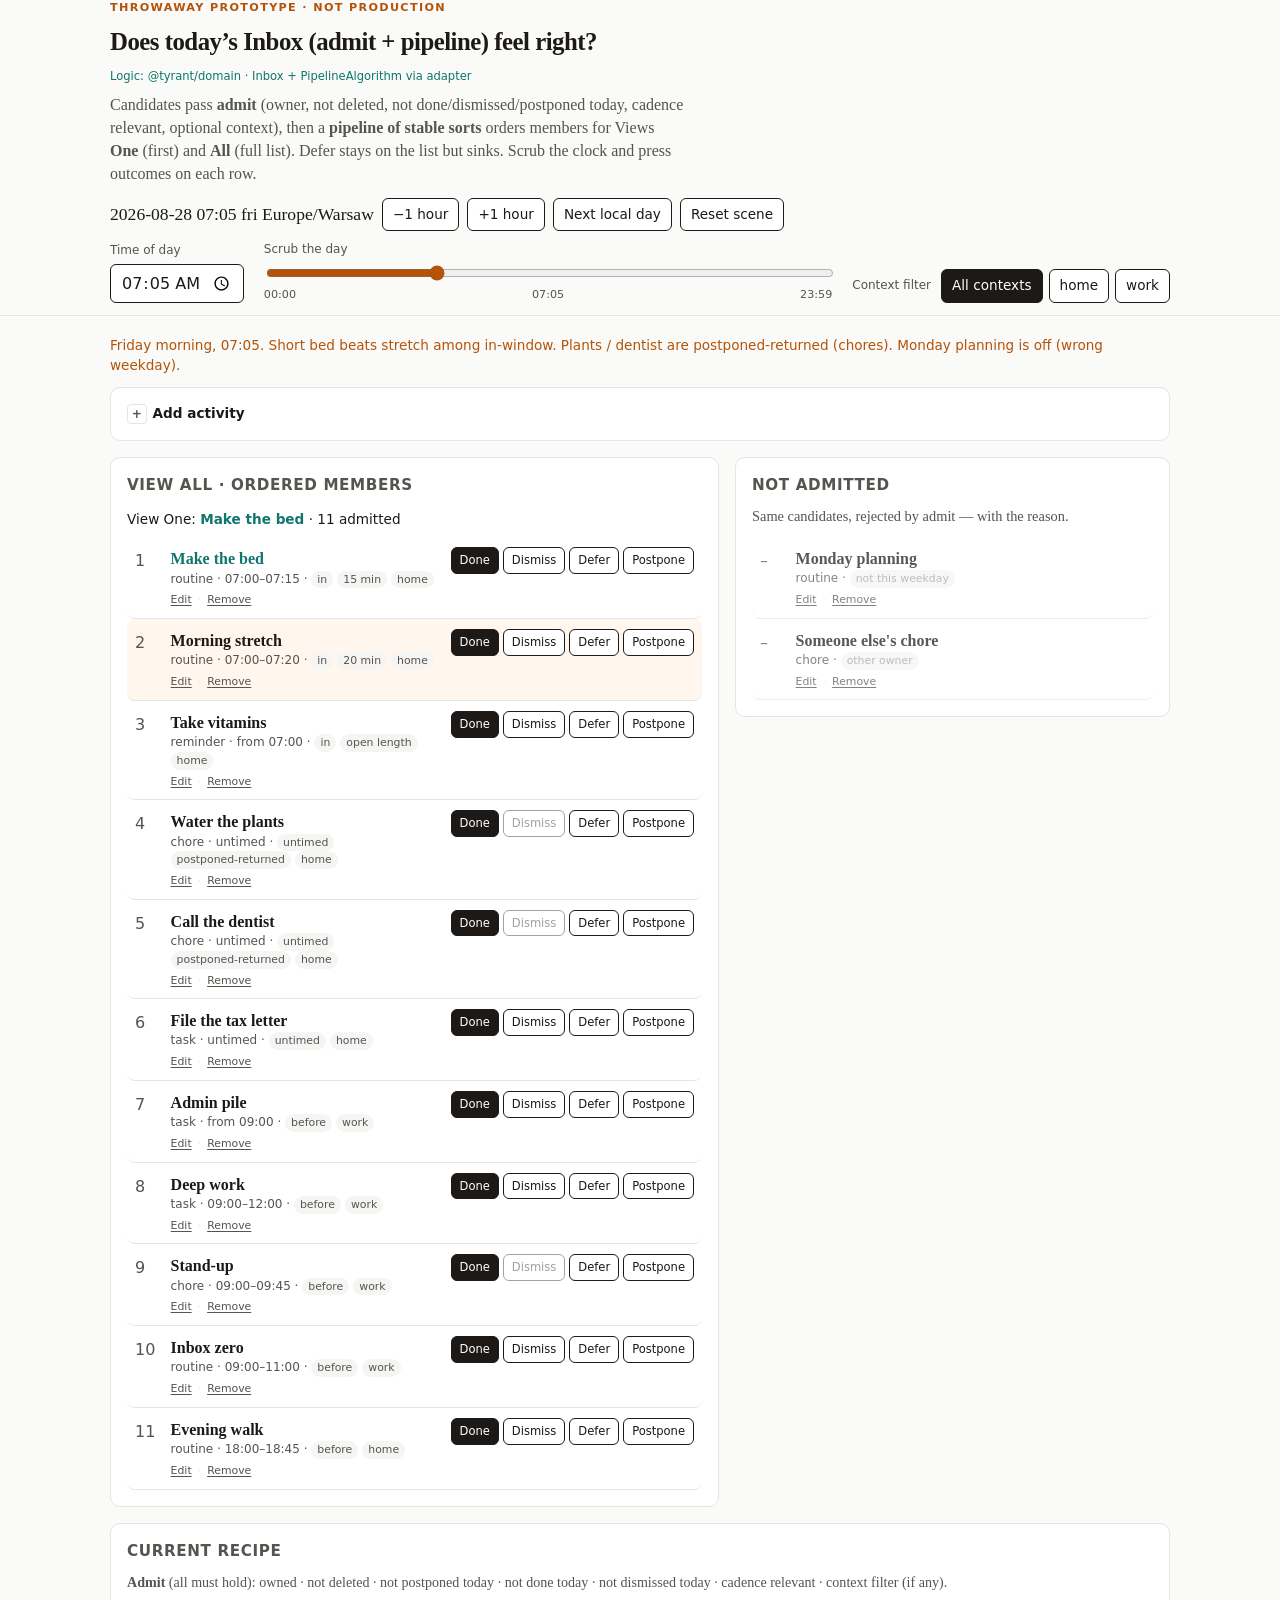
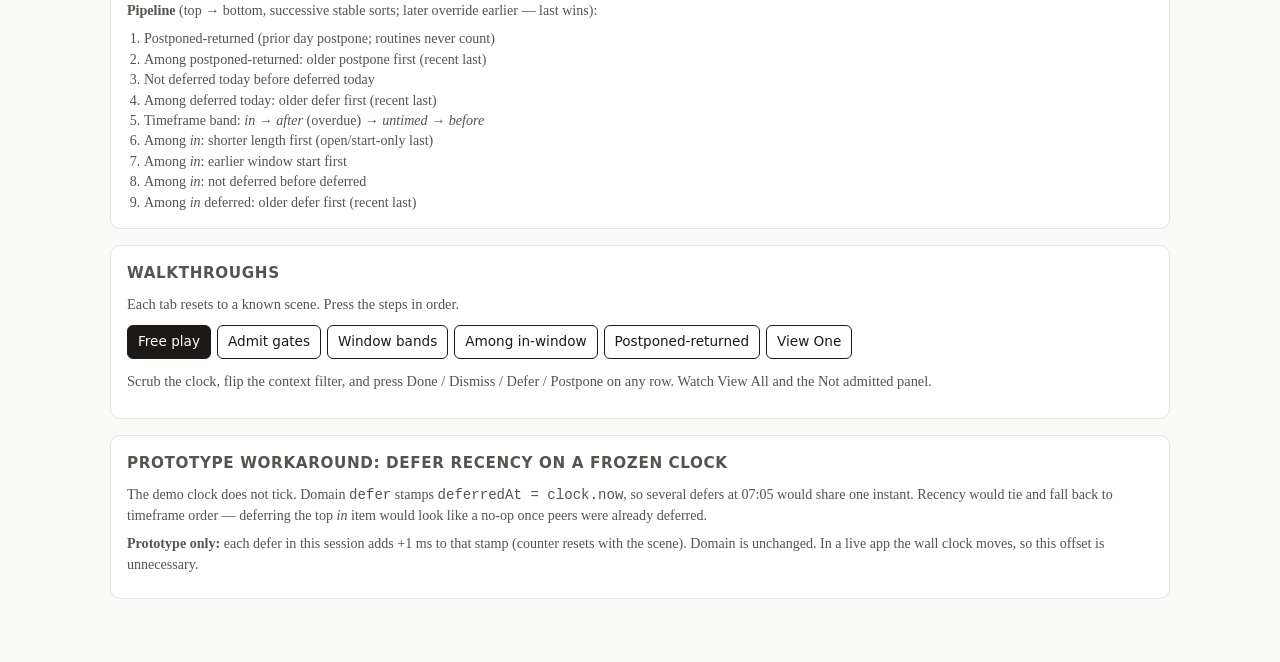
==== commit 6342bf8b: "Refresh prod inbox-prototype static HTML and split assets. Keep the served copy in sync with the dom" ====
--- a/environments/prod/inbox-prototype/www/index.html
+++ b/environments/prod/inbox-prototype/www/index.html
@@ -4,7 +4,9 @@
   <meta charset="utf-8" />
   <meta name="viewport" content="width=device-width, initial-scale=1" />
   <title>PROTOTYPE — Inbox (domain-driven)</title>
-  </head>
+  <script defer src="./assets/index.js"></script>
+  <link rel="stylesheet" href="./assets/style-C863U7fw.css">
+</head>
 <body>
   <header class="wrap">
     <p class="proto">Throwaway prototype · not production</p>
@@ -133,11 +135,14 @@
         <p><strong>Pipeline</strong> (top → bottom, successive stable sorts; later override earlier — last wins):</p>
         <ol>
           <li>Postponed-returned (prior day postpone; routines never count)</li>
+          <li>Among postponed-returned: older postpone first (recent last)</li>
           <li>Not deferred today before deferred today</li>
+          <li>Among deferred today: older defer first (recent last)</li>
           <li>Timeframe band: <em>in</em> → <em>after</em> (overdue) → <em>untimed</em> → <em>before</em></li>
           <li>Among <em>in</em>: shorter length first (open/start-only last)</li>
           <li>Among <em>in</em>: earlier window start first</li>
           <li>Among <em>in</em>: not deferred before deferred</li>
+          <li>Among <em>in</em> deferred: older defer first (recent last)</li>
         </ol>
       </div>
     </section>
@@ -149,11 +154,15 @@
       <p id="scenario-copy" class="note"></p>
       <div class="steps" id="steps"></div>
     </section>
+
+    <section class="panel">
+      <h2>Prototype workaround: defer recency on a frozen clock</h2>
+      <div class="rules">
+        <p>The demo clock does not tick. Domain <code>defer</code> stamps <code>deferredAt = clock.now</code>, so several defers at 07:05 would share one instant. Recency would tie and fall back to timeframe order — deferring the top <em>in</em> item would look like a no-op once peers were already deferred.</p>
+        <p><strong>Prototype only:</strong> each defer in this session adds +1&nbsp;ms to that stamp (counter resets with the scene). Domain is unchanged. In a live app the wall clock moves, so this offset is unnecessary.</p>
+      </div>
+    </section>
   </main>
 
-<script>var un=Object.defineProperty;var fn=(T,U,Z)=>U in T?un(T,U,{enumerable:!0,configurable:!0,writable:!0,value:Z}):T[U]=Z;var s=(T,U,Z)=>fn(T,typeof U!="symbol"?U+"":U,Z);(function(){"use strict";class T extends Error{constructor(e){super(e),this.name=new.target.name}}class U extends T{}class Z extends T{}function u(t,e){if(!t)throw new U(e)}function ee(t,e){if(!t)throw new Z(e)}function et(t,e){u(typeof t=="string",e)}function p(t,e){et(t,e),u(t.length>0,e)}function tt(t,e){u(t instanceof Date,e),u(!Number.isNaN(t.getTime()),e)}function xe(t,e="instant must be a valid Date"){return tt(t,e),new Date(t.getTime())}function nt(t,e="timeZone must be a valid IANA id"){return p(t,"timeZone must be a non-empty string"),u(rt(t),`${e}: ${t}`),t}function rt(t){try{return Intl.DateTimeFormat(void 0,{timeZone:t}),!0}catch{return!1}}class F{constructor(e){s(this,"now");s(this,"timeZone");this.now=e.now,this.timeZone=e.timeZone,Object.freeze(this)}static create(e){return new F({now:xe(e.now,"now must be a valid Date"),timeZone:nt(e.timeZone)})}equals(e){return this.timeZone===e.timeZone&&this.now.getTime()===e.now.getTime()}}class ot extends T{constructor(n){super(`ownership mismatch on ${n.resourceType} ${n.resourceId}: expected ${n.expectedOwnerId}, got ${n.actingOwnerId}`);s(this,"resourceId");s(this,"resourceType");s(this,"expectedOwnerId");s(this,"actingOwnerId");this.resourceId=n.resourceId,this.resourceType=n.resourceType,this.expectedOwnerId=n.expectedOwnerId,this.actingOwnerId=n.actingOwnerId}}function A(t,e="ownerId must be a non-empty string"){return p(t,e),t}function le(t,e){return t===e}function te(t){if(!le(t.actingUserId,t.ownedBy))throw new ot({resourceId:t.id,resourceType:t.resourceType,expectedOwnerId:t.ownedBy,actingOwnerId:t.actingUserId})}const dt=/^\d{4}-\d{2}-\d{2}$/;function b(t,e="localDate must be YYYY-MM-DD"){p(t,e),u(dt.test(t),e);const[n,r,o]=t.split("-").map(Number),d=new Date(Date.UTC(n,r-1,o));return u(d.getUTCFullYear()===n&&d.getUTCMonth()===r-1&&d.getUTCDate()===o,e),t}function it(t,e){b(t,e)}function ke(t,e){return t===e}const st=/^([01]\d|2[0-3]):([0-5]\d)$/;function me(t,e="localTime must be HH:mm"){return p(t,e),u(st.test(t),e),t}function Ie(t,e){return t===e}const at=["sun","mon","tue","wed","thu","fri","sat"];function V(t){const e=b(t,"localDate must be YYYY-MM-DD"),[n,r,o]=e.split("-").map(Number);u(n!==void 0&&r!==void 0&&o!==void 0,"localDate must be YYYY-MM-DD");const d=new Date(Date.UTC(n,r-1,o)).getUTCDay(),i=at[d];return u(i!==void 0,`invalid weekday index: ${d}`),i}function I(t,e=t.now){return ne(t.timeZone,e)}function ct(t,e=t.now){var i,a;const n=new Intl.DateTimeFormat("en-GB",{timeZone:t.timeZone,hour:"2-digit",minute:"2-digit",hourCycle:"h23"}).formatToParts(e),r=(i=n.find(h=>h.type==="hour"))==null?void 0:i.value,o=(a=n.find(h=>h.type==="minute"))==null?void 0:a.value,d=`${r}:${o}`;return me(d,`failed to derive local time: ${d}`)}function lt(t,e=I(t)){return it(e,"localDate must be YYYY-MM-DD"),xe(mt(t.timeZone,e))}function ne(t,e){const n=new Intl.DateTimeFormat("en-CA",{timeZone:t,year:"numeric",month:"2-digit",day:"2-digit"}).format(e);return b(n,`failed to derive local date: ${n}`)}function mt(t,e,n){const r=Date.parse(`${e}T12:00:00.000Z`);let o=r-2160*60*1e3,d=r+2160*60*1e3;for(;d-o>1;){const i=Math.floor((o+d)/2),a=ne(t,new Date(i));a<e?o=i:(a>e,d=i)}{const i=new Date(d);if(ne(t,i)!==e)return new Date(d+1);let a=d;for(;ne(t,new Date(a-1))===e;)a-=1;return new Date(a)}}function W(t,e){return t<e?-1:t>e?1:0}function B(t,e){const n=b(t,"localDate must be YYYY-MM-DD"),[r,o,d]=n.split("-").map(Number),i=new Date(Date.UTC(r,o-1,d+e)),a=String(i.getUTCFullYear()).padStart(4,"0"),h=String(i.getUTCMonth()+1).padStart(2,"0"),N=String(i.getUTCDate()).padStart(2,"0");return b(`${a}-${h}-${N}`)}class Ee{isSatisfiedBy({contexts:e},{contextFilter:n}){return n===null?!0:e.includes(n)}}const C=["mon","tue","wed","thu","fri","sat","sun"],ue=["done","defer","postpone","dismiss"],ut=new Set(C);function ft(t,e="invalid weekday"){return u(typeof t=="string"&&ut.has(t),`${e}: ${String(t)}`),t}function ht(t,e){if(t.length!==e.length)return!1;for(let n=0;n<t.length;n++)if(t[n]!==e[n])return!1;return!0}function wt(t,e="weekdays must not be empty"){u(t.length>0,e);const n=[];for(const r of t){const o=ft(r);u(!n.includes(o),"weekdays must not contain duplicates"),n.push(o)}return Object.freeze(n)}const yt=new Set(["daily","weekly","monthly","yearly"]);class y{constructor(e){s(this,"unit");s(this,"every");s(this,"anchorDate");s(this,"endDate");s(this,"headsUp");s(this,"weekdays");this.unit=e.unit,this.every=e.every,this.anchorDate=e.anchorDate,this.endDate=e.endDate,this.headsUp=e.headsUp,this.weekdays=e.weekdays,Object.freeze(this)}static always(e){return y.create({unit:"daily",every:null,anchorDate:e,endDate:null,headsUp:null,weekdays:C})}static create(e){u(yt.has(e.unit),"cadence.unit must be daily|weekly|monthly|yearly");const n=e.every===void 0||e.every===null?null:e.every;n!==null&&u(Number.isInteger(n)&&n>0,"cadence.every must be a positive integer or null");const r=e.headsUp===void 0||e.headsUp===null?null:e.headsUp;r!==null&&u(Number.isInteger(r)&&r>=0,"cadence.headsUp must be a non-negative integer or null");const o=e.anchorDate===void 0||e.anchorDate===null?null:b(e.anchorDate,"cadence.anchorDate must be YYYY-MM-DD"),d=e.endDate===void 0||e.endDate===null?null:b(e.endDate,"cadence.endDate must be YYYY-MM-DD");o!==null&&d!==null&&u(o<=d,"cadence.anchorDate must be on or before endDate");const i=wt(e.weekdays,"cadence.weekdays must not be empty");return new y({unit:e.unit,every:n,anchorDate:o,endDate:d,headsUp:r,weekdays:i})}static ensure(e){return e instanceof y?e:y.create(e)}equals(e){return this.unit===e.unit&&this.every===e.every&&(this.anchorDate===null&&e.anchorDate===null||this.anchorDate!==null&&e.anchorDate!==null&&ke(this.anchorDate,e.anchorDate))&&(this.endDate===null&&e.endDate===null||this.endDate!==null&&e.endDate!==null&&ke(this.endDate,e.endDate))&&this.headsUp===e.headsUp&&ht(this.weekdays,e.weekdays)}effectiveEvery(){return this.every??1}effectiveHeadsUpDays(){return this.headsUp??0}isRelevant(e){const n=I(e);if(this.endDate!==null&&n>this.endDate||!this.weekdays.includes(V(n)))return!1;const r=pt(this,n);if(r===null)return!1;const o=B(r,-this.effectiveHeadsUpDays());return n>=o}}function pt(t,e){const n=t.anchorDate;if(n===null)return e;const r=t.effectiveHeadsUpDays(),o=B(n,-r);if(e<o)return null;if(t.unit==="daily"&&t.effectiveEvery()===1)return e<n?n:e;const d=At(t,e);if(d!==null)return d;const i=gt(t,e);if(i===null)return null;const a=B(i,-r);return e>=a?i:null}function At(t,e){let n=null;for(const r of Se(t,e)){if(r>e)break;n=r}return n}function gt(t,e){for(const n of Se(t,B(e,366*5)))if(n>=e)return n;return null}function*Se(t,e){const n=t.anchorDate;if(n===null)return;const r=t.effectiveEvery(),o=B(e,1);if(t.unit==="daily"){let i=0;for(;;){const a=B(n,i*r);if(a>o||(t.weekdays.includes(V(a))&&(yield a),i+=1,i>1e5))return}}if(t.unit==="weekly"){let i=0;for(;;){const a=B(n,i);if(a>o||(Math.floor(i/7)%r===0&&t.weekdays.includes(V(a))&&(yield a),i+=1,i>1e5))return}}if(t.unit==="monthly"){let i=0;for(;;){const a=Dt(n,i*r);if(a===null||a>o||(t.weekdays.includes(V(a))&&(yield a),i+=1,i>1e4))return}}let d=0;for(;;){const i=bt(n,d*r);if(i===null||i>o||(t.weekdays.includes(V(i))&&(yield i),d+=1,d>1e3))return}}function Dt(t,e){const[n,r,o]=t.split("-").map(Number),d=new Date(Date.UTC(n,r-1+e,o));if(d.getUTCDate()!==o){const i=new Date(Date.UTC(n,r-1+e+1,0));return re(i)}return re(d)}function bt(t,e){const[n,r,o]=t.split("-").map(Number),d=new Date(Date.UTC(n+e,r-1,o));if(d.getUTCMonth()!==r-1){const i=new Date(Date.UTC(n+e,r,0));return re(i)}return re(d)}function re(t){const e=String(t.getUTCFullYear()).padStart(4,"0"),n=String(t.getUTCMonth()+1).padStart(2,"0"),r=String(t.getUTCDate()).padStart(2,"0");return b(`${e}-${n}-${r}`)}class O{constructor(e){s(this,"from");s(this,"to");this.from=e.from,this.to=e.to,Object.freeze(this)}static create(e={}){const n=e.from===void 0||e.from===null?null:me(e.from,"timeframe.from must be HH:mm"),r=e.to===void 0||e.to===null?null:me(e.to,"timeframe.to must be HH:mm");return ee(!(n!==null&&r!==null&&n===r),"timeframe from and to must not be equal; leave unset for untimed"),new O({from:n,to:r})}static untimed(){return O.create({})}equals(e){const n=this.from===null||e.from===null?this.from===e.from:Ie(this.from,e.from),r=this.to===null||e.to===null?this.to===e.to:Ie(this.to,e.to);return n&&r}isOvernight(){return this.from!==null&&this.to!==null&&W(this.from,this.to)>0}window(e){if(this.from===null)return"untimed";const n=ct(e),r=this.from,o=this.to;return o===null?W(n,r)<0?"before":"in":this.isOvernight()?W(n,r)>=0||W(n,o)<0?"in":"before":W(n,r)<0?"before":W(n,o)>=0?"after":"in"}length(){if(this.from===null||this.to===null)return null;const e=ve(this.from),n=ve(this.to);return e<n?n-e:1440-e+n}}function ve(t){const[e,n]=t.split(":").map(Number);return e*60+n}function f(t,e="activityId must be a non-empty string"){return p(t,e),t}function oe(t,e){return t===e}function Te(t,e="timerDurationSeconds must be a positive integer"){return t==null?null:(u(typeof t=="number"&&Number.isInteger(t)&&t>0,e),t)}const _t=new Set(["home","work","gym","offline","online"]);function xt(t,e="invalid context tag"){return u(typeof t=="string"&&_t.has(t),`${e}: ${String(t)}`),t}function D(t,e="contexts must not contain duplicates"){const n=[];for(const r of t){const o=xt(r);u(!n.includes(o),e),n.push(o)}return Object.freeze(n)}function E(t,e){return t===null?!1:t.getTime()>=lt(e).getTime()}function Ue(t,e){if(t.type==="routine")return!1;const n=t.postponedAt;return n===null?!1:!E(n,e)}function Be(t,e){return E(t.deferredAt,e)}function Ce(t,e){return t.getTime()-e.getTime()}const kt={compare(t,e,n){const r=Ue(t,n),o=Ue(e,n);if(r!==o)return r?-1:1;if(r&&o){const d=t.postponedAt,i=e.postponedAt;return d===null||i===null?0:Ce(d,i)}return 0}},Oe={compare(t,e,n){const r=Be(t,n),o=Be(e,n);if(r!==o)return r?1:-1;if(r&&o){const d=t.deferredAt,i=e.deferredAt;return d===null||i===null?0:Ce(d,i)}return 0}},It={compare(t,e,n){return t.timeframe.window(n)!=="in"||e.timeframe.window(n)!=="in"?0:Oe.compare(t,e,n)}},$e={in:0,after:1,untimed:2,before:3},Et=[kt,Oe,...[{compare(t,e,n){return $e[t.timeframe.window(n)]-$e[e.timeframe.window(n)]}},{compare(t,e,n){if(t.timeframe.window(n)!=="in"||e.timeframe.window(n)!=="in")return 0;const r=t.timeframe.length(),o=e.timeframe.length();return r===null&&o===null?0:r===null?1:o===null?-1:r-o}},{compare(t,e,n){if(t.timeframe.window(n)!=="in"||e.timeframe.window(n)!=="in")return 0;const r=t.timeframe.from,o=e.timeframe.from;return r===null||o===null?0:W(r,o)}}],It];class St{constructor(e=Et){s(this,"steps");this.steps=e}order(e,n){let r=[...e];for(const o of this.steps)r=[...r].sort((d,i)=>o.compare(d,i,n));return r}}class vt{isSatisfiedBy(e,{inboxOwner:n,clock:r,contextFilter:o}){return!le(e.ownedBy,n)||e.deletedAt!==null||E(e.postponedAt,r)||E(e.doneAt,r)||E(e.dismissedAt,r)||!e.cadence.isRelevant(r)?!1:new Ee().isSatisfiedBy({contexts:e.contexts},{contextFilter:o})}}const Tt=new vt;class Ut{constructor(e){s(this,"candidates");this.candidates=e}admit(e){return this.filterAdmitted(e)}one(e){return e.algorithm.order(this.filterAdmitted(e),e.clock)[0]??null}all(e){return e.algorithm.order(this.filterAdmitted(e),e.clock)}view(e,n){return e==="one"?this.one(n):this.all(n)}filterAdmitted(e){const n={inboxOwner:e.inboxOwner,clock:e.clock,contextFilter:e.contextFilter??null},r=[];for(const o of this.candidates)e.admissionCriteria.isSatisfiedBy(o,n)&&r.push(o);return r}}class S{constructor(e){s(this,"type","routine");s(this,"id");s(this,"ownedBy");s(this,"_title");s(this,"_contexts");s(this,"_cadence");s(this,"_timeframe");s(this,"_doneAt");s(this,"_dismissedAt");s(this,"_postponedAt");s(this,"_deferredAt");s(this,"_deletedAt");this.id=e.id,this.ownedBy=e.ownedBy,this._title=e.title,this._contexts=e.contexts,this._cadence=e.cadence,this._timeframe=e.timeframe,this._doneAt=e.doneAt,this._dismissedAt=e.dismissedAt,this._postponedAt=e.postponedAt,this._deferredAt=e.deferredAt,this._deletedAt=e.deletedAt}static create(e){const n=f(e.id,"id required"),r=A(e.actingUserId,"actingUserId required"),o=A(e.ownedBy,"ownedBy required");te({id:n,resourceType:"routine",actingUserId:r,ownedBy:o}),p(e.title,"title required");const d=Me({weekdays:e.weekdays,anchorDate:e.anchorDate??I(e.clock),endDate:e.endDate??null});return new S({id:n,ownedBy:o,title:e.title,contexts:D(e.contexts),cadence:d,timeframe:e.timeframe??O.untimed(),doneAt:null,dismissedAt:null,postponedAt:null,deferredAt:null,deletedAt:null})}static restore(e){const n=A(e.ownedBy,"ownedBy required"),r=f(e.id,"id required");p(e.title,"title required");const o=y.ensure(e.cadence);return fe(o),new S({id:r,ownedBy:n,title:e.title,contexts:D(e.contexts),cadence:o,timeframe:e.timeframe,doneAt:e.doneAt,dismissedAt:e.dismissedAt,postponedAt:e.postponedAt,deferredAt:e.deferredAt,deletedAt:e.deletedAt})}equals(e){return oe(this.id,e.id)}get title(){return this._title}get contexts(){return[...this._contexts]}get cadence(){return this._cadence}get timeframe(){return this._timeframe}get doneAt(){return this._doneAt}get dismissedAt(){return this._dismissedAt}get postponedAt(){return this._postponedAt}get deferredAt(){return this._deferredAt}get deletedAt(){return this._deletedAt}allowedOutcomes(){return ue}edit(e){u(this._deletedAt===null,"cannot edit a removed routine"),p(e.title,"title required"),this._title=e.title,this._contexts=D(e.contexts),"weekdays"in e?this._cadence=Me({weekdays:e.weekdays,anchorDate:e.anchorDate===void 0?this._cadence.anchorDate:e.anchorDate,endDate:e.endDate===void 0?this._cadence.endDate:e.endDate}):(fe(e.cadence),this._cadence=e.cadence),this._timeframe="timeframe"in e&&e.timeframe?e.timeframe:this._timeframe}remove(e){this._deletedAt=e.now}done(e){this._doneAt=e.now}dismiss(e){this._dismissedAt=e.now}postpone(e){this._postponedAt=e.now}defer(e){this._deferredAt=e.now}}function Me(t){const e=y.create({unit:"daily",every:null,anchorDate:t.anchorDate,endDate:t.endDate,headsUp:null,weekdays:t.weekdays});return fe(e),e}function fe(t){ee(t.unit==="daily","Routine cadence must be daily"),ee(t.headsUp===null||t.headsUp===0,"Routine cadence must not have heads-up")}class j{constructor(e){s(this,"type","reminder");s(this,"id");s(this,"ownedBy");s(this,"_title");s(this,"_contexts");s(this,"_cadence");s(this,"_timeframe");s(this,"_doneAt");s(this,"_dismissedAt");s(this,"_postponedAt");s(this,"_deferredAt");s(this,"_deletedAt");this.id=e.id,this.ownedBy=e.ownedBy,this._title=e.title,this._contexts=e.contexts,this._cadence=e.cadence,this._timeframe=e.timeframe,this._doneAt=e.doneAt,this._dismissedAt=e.dismissedAt,this._postponedAt=e.postponedAt,this._deferredAt=e.deferredAt,this._deletedAt=e.deletedAt}static create(e){const n=f(e.id,"id required"),r=A(e.actingUserId,"actingUserId required"),o=A(e.ownedBy,"ownedBy required");te({id:n,resourceType:"reminder",actingUserId:r,ownedBy:o}),p(e.title,"title required");const d=b(e.deadline,"deadline must be YYYY-MM-DD");return new j({id:n,ownedBy:o,title:e.title,contexts:D(e.contexts),cadence:de(d,e.headsUp??null),timeframe:e.timeframe??O.untimed(),doneAt:null,dismissedAt:null,postponedAt:null,deferredAt:null,deletedAt:null})}static restore(e){const n=A(e.ownedBy,"ownedBy required"),r=f(e.id,"id required");p(e.title,"title required");const o=y.ensure(e.cadence);return he(o),new j({id:r,ownedBy:n,title:e.title,contexts:D(e.contexts),cadence:o,timeframe:e.timeframe,doneAt:e.doneAt,dismissedAt:e.dismissedAt,postponedAt:e.postponedAt,deferredAt:e.deferredAt,deletedAt:e.deletedAt})}equals(e){return oe(this.id,e.id)}get title(){return this._title}get contexts(){return[...this._contexts]}get cadence(){return this._cadence}get timeframe(){return this._timeframe}get doneAt(){return this._doneAt}get dismissedAt(){return this._dismissedAt}get postponedAt(){return this._postponedAt}get deferredAt(){return this._deferredAt}get deletedAt(){return this._deletedAt}allowedOutcomes(){return ue}edit(e){if(u(this._deletedAt===null,"cannot edit a removed reminder"),p(e.title,"title required"),this._title=e.title,this._contexts=D(e.contexts),"deadline"in e){const n=b(e.deadline,"deadline must be YYYY-MM-DD");this._cadence=de(n,e.headsUp??null)}else he(e.cadence),this._cadence=e.cadence;"timeframe"in e&&e.timeframe&&(this._timeframe=e.timeframe)}remove(e){this._deletedAt=e.now}done(e){this._doneAt=e.now,this.closePermanently(e)}dismiss(e){this._dismissedAt=e.now,this.closePermanently(e)}postpone(e){this._postponedAt=e.now;const n=B(I(e),1),r=this._cadence.anchorDate??n,o=r>n?r:n;this._cadence=de(o,this._cadence.headsUp)}defer(e){this._deferredAt=e.now}closePermanently(e){const n=I(e);this._cadence=de(n,this._cadence.headsUp)}}function de(t,e){const n=y.create({unit:"daily",every:null,anchorDate:t,endDate:t,headsUp:e,weekdays:C});return he(n),n}function he(t){ee(t.anchorDate!==null&&t.endDate!==null&&t.anchorDate===t.endDate,"Reminder cadence requires endDate = anchorDate")}const Bt=["done","defer","postpone"];class ${constructor(e){s(this,"type","chore");s(this,"id");s(this,"ownedBy");s(this,"_title");s(this,"_contexts");s(this,"_cadence");s(this,"_timeframe");s(this,"_timerDurationSeconds");s(this,"_oneShot");s(this,"_doneAt");s(this,"_dismissedAt");s(this,"_postponedAt");s(this,"_deferredAt");s(this,"_deletedAt");this.id=e.id,this.ownedBy=e.ownedBy,this._title=e.title,this._contexts=e.contexts,this._cadence=e.cadence,this._timeframe=e.timeframe,this._timerDurationSeconds=e.timerDurationSeconds,this._oneShot=e.oneShot,this._doneAt=e.doneAt,this._dismissedAt=e.dismissedAt,this._postponedAt=e.postponedAt,this._deferredAt=e.deferredAt,this._deletedAt=e.deletedAt}static create(e){const n=f(e.id,"id required"),r=A(e.actingUserId,"actingUserId required"),o=A(e.ownedBy,"ownedBy required");te({id:n,resourceType:"chore",actingUserId:r,ownedBy:o}),p(e.title,"title required");let d,i;if(e.kind==="one-shot"){i=!0;const a=e.anchorDate===void 0||e.anchorDate===null?I(e.clock):b(e.anchorDate);d=y.always(a)}else i=!1,d=y.create({...e.cadence,weekdays:e.cadence.weekdays.length>0?e.cadence.weekdays:C});return new $({id:n,ownedBy:o,title:e.title,contexts:D(e.contexts),cadence:d,timeframe:e.timeframe??O.untimed(),timerDurationSeconds:Te(e.timerDurationSeconds),oneShot:i,doneAt:null,dismissedAt:null,postponedAt:null,deferredAt:null,deletedAt:null})}static restore(e){const n=A(e.ownedBy,"ownedBy required"),r=f(e.id,"id required");p(e.title,"title required");const o=y.ensure(e.cadence);return new $({id:r,ownedBy:n,title:e.title,contexts:D(e.contexts),cadence:o,timeframe:e.timeframe,timerDurationSeconds:e.timerDurationSeconds,oneShot:e.oneShot,doneAt:e.doneAt,dismissedAt:e.dismissedAt,postponedAt:e.postponedAt,deferredAt:e.deferredAt,deletedAt:e.deletedAt})}equals(e){return oe(this.id,e.id)}get title(){return this._title}get contexts(){return[...this._contexts]}get cadence(){return this._cadence}get timeframe(){return this._timeframe}get timerDurationSeconds(){return this._timerDurationSeconds}get isOneShot(){return this._oneShot}get doneAt(){return this._doneAt}get dismissedAt(){return this._dismissedAt}get postponedAt(){return this._postponedAt}get deferredAt(){return this._deferredAt}get deletedAt(){return this._deletedAt}allowedOutcomes(){return Bt}edit(e){u(this._deletedAt===null,"cannot edit a removed chore"),p(e.title,"title required"),this._title=e.title,this._contexts=D(e.contexts),this._cadence=e.cadence,"timeframe"in e&&e.timeframe&&(this._timeframe=e.timeframe),"timerDurationSeconds"in e&&(this._timerDurationSeconds=Te(e.timerDurationSeconds))}remove(e){this._deletedAt=e.now}done(e){if(this._doneAt=e.now,this._oneShot){const o=I(e);this._cadence=y.create({unit:this._cadence.unit,every:this._cadence.every,anchorDate:this._cadence.anchorDate,endDate:o,headsUp:this._cadence.headsUp,weekdays:this._cadence.weekdays});return}const n=I(e),r=B(n,1);this._cadence=y.create({unit:this._cadence.unit,every:this._cadence.every,anchorDate:r,endDate:this._cadence.endDate,headsUp:this._cadence.headsUp,weekdays:this._cadence.weekdays})}postpone(e){this._postponedAt=e.now}defer(e){this._deferredAt=e.now}}class q{constructor(e){s(this,"type","task");s(this,"id");s(this,"ownedBy");s(this,"_title");s(this,"_contexts");s(this,"_cadence");s(this,"_timeframe");s(this,"_doneAt");s(this,"_dismissedAt");s(this,"_postponedAt");s(this,"_deferredAt");s(this,"_deletedAt");this.id=e.id,this.ownedBy=e.ownedBy,this._title=e.title,this._contexts=e.contexts,this._cadence=e.cadence,this._timeframe=e.timeframe,this._doneAt=e.doneAt,this._dismissedAt=e.dismissedAt,this._postponedAt=e.postponedAt,this._deferredAt=e.deferredAt,this._deletedAt=e.deletedAt}static create(e){const n=f(e.id,"id required"),r=A(e.actingUserId,"actingUserId required"),o=A(e.ownedBy,"ownedBy required");te({id:n,resourceType:"task",actingUserId:r,ownedBy:o}),p(e.title,"title required");const d=e.anchorDate===void 0||e.anchorDate===null?I(e.clock):e.anchorDate;return new q({id:n,ownedBy:o,title:e.title,contexts:D(e.contexts),cadence:y.always(d),timeframe:e.timeframe??O.untimed(),doneAt:null,dismissedAt:null,postponedAt:null,deferredAt:null,deletedAt:null})}static restore(e){const n=A(e.ownedBy,"ownedBy required"),r=f(e.id,"id required");p(e.title,"title required");const o=y.ensure(e.cadence);return new q({id:r,ownedBy:n,title:e.title,contexts:D(e.contexts),cadence:o,timeframe:e.timeframe,doneAt:e.doneAt,dismissedAt:e.dismissedAt,postponedAt:e.postponedAt,deferredAt:e.deferredAt,deletedAt:e.deletedAt})}equals(e){return oe(this.id,e.id)}get title(){return this._title}get contexts(){return[...this._contexts]}get cadence(){return this._cadence}get timeframe(){return this._timeframe}get doneAt(){return this._doneAt}get dismissedAt(){return this._dismissedAt}get postponedAt(){return this._postponedAt}get deferredAt(){return this._deferredAt}get deletedAt(){return this._deletedAt}allowedOutcomes(){return ue}edit(e){if(u(this._deletedAt===null,"cannot edit a removed task"),p(e.title,"title required"),this._title=e.title,this._contexts=D(e.contexts),"cadence"in e&&e.cadence)this._cadence=e.cadence;else if("anchorDate"in e){const n=e.anchorDate===void 0||e.anchorDate===null?this._cadence.anchorDate:e.anchorDate;this._cadence=y.create({unit:"daily",every:null,anchorDate:n,endDate:this._cadence.endDate,headsUp:null,weekdays:this._cadence.weekdays})}"timeframe"in e&&e.timeframe&&(this._timeframe=e.timeframe)}remove(e){this._deletedAt=e.now}done(e){this._doneAt=e.now,this.closePermanently(e)}dismiss(e){this._dismissedAt=e.now,this.closePermanently(e)}postpone(e){this._postponedAt=e.now}defer(e){this._deferredAt=e.now}closePermanently(e){const n=I(e);this._cadence=y.create({unit:this._cadence.unit,every:this._cadence.every,anchorDate:this._cadence.anchorDate,endDate:n,headsUp:this._cadence.headsUp,weekdays:this._cadence.weekdays})}}const ie="Europe/Warsaw",c=A("me"),Le=A("them"),Ct=new St,Ot=new Ee;function we(t){return F.create({timeZone:ie,now:t})}function $t(t,e){return{inboxOwner:c,clock:t,contextFilter:e??void 0,algorithm:Ct,admissionCriteria:Tt}}function Mt(t,e,n){return new Ut(t).all($t(e,n))}function Lt(t,e,n){if(!le(t.ownedBy,c))return"other owner";if(t.deletedAt!==null)return"removed";if(E(t.postponedAt,e))return"postponed today";if(E(t.doneAt,e))return"done today";if(E(t.dismissedAt,e))return"dismissed today";if(!t.cadence.isRelevant(e)){const o=_(e,e.now);if(t.cadence.endDate!==null&&o>t.cadence.endDate)return"cadence ended";const d=qe(o);return t.cadence.weekdays.includes(d)?"not yet relevant":"not this weekday"}return Ot.isSatisfiedBy({contexts:t.contexts},{contextFilter:n})?null:"context filter"}function Nt(t,e){if(t.type==="routine")return!1;const n=t.postponedAt;return n===null?!1:!E(n,e)}function Ft(t,e){return E(t.deferredAt,e)}function Ne(t){switch(t.type){case"routine":return S.restore({id:t.id,ownedBy:t.ownedBy,title:t.title,contexts:t.contexts,cadence:t.cadence,timeframe:t.timeframe,doneAt:t.doneAt,dismissedAt:t.dismissedAt,postponedAt:t.postponedAt,deferredAt:t.deferredAt,deletedAt:t.deletedAt});case"reminder":return j.restore({id:t.id,ownedBy:t.ownedBy,title:t.title,contexts:t.contexts,cadence:t.cadence,timeframe:t.timeframe,doneAt:t.doneAt,dismissedAt:t.dismissedAt,postponedAt:t.postponedAt,deferredAt:t.deferredAt,deletedAt:t.deletedAt});case"chore":return $.restore({id:t.id,ownedBy:t.ownedBy,title:t.title,contexts:t.contexts,cadence:t.cadence,timeframe:t.timeframe,timerDurationSeconds:t.timerDurationSeconds,oneShot:t.isOneShot,doneAt:t.doneAt,dismissedAt:t.dismissedAt,postponedAt:t.postponedAt,deferredAt:t.deferredAt,deletedAt:t.deletedAt});case"task":return q.restore({id:t.id,ownedBy:t.ownedBy,title:t.title,contexts:t.contexts,cadence:t.cadence,timeframe:t.timeframe,doneAt:t.doneAt,dismissedAt:t.dismissedAt,postponedAt:t.postponedAt,deferredAt:t.deferredAt,deletedAt:t.deletedAt})}}function qt(t,e,n){if(!t.allowedOutcomes().includes(e))return`${e} is not allowed on a ${t.type}.`;switch(e){case"done":t.done(n);break;case"dismiss":if(t.type==="chore")break;t.dismiss(n);break;case"defer":t.defer(n);break;case"postpone":t.postpone(n);break}return null}function v(t,e=null){return O.create({from:t??void 0,to:e??void 0})}const Yt=["sun","mon","tue","wed","thu","fri","sat"];function Fe(t){return String(t).padStart(2,"0")}function _(t,e){return new Intl.DateTimeFormat("en-CA",{timeZone:t.timeZone,year:"numeric",month:"2-digit",day:"2-digit"}).format(e)}function ye(t,e){var d,i;const n=new Intl.DateTimeFormat("en-GB",{timeZone:t.timeZone,hour:"2-digit",minute:"2-digit",hourCycle:"h23"}).formatToParts(e),r=((d=n.find(a=>a.type==="hour"))==null?void 0:d.value)??"00",o=((i=n.find(a=>a.type==="minute"))==null?void 0:i.value)??"00";return`${r}:${o}`}function qe(t){const[e,n,r]=t.split("-").map(Number);return Yt[new Date(Date.UTC(e,n-1,r)).getUTCDay()]}function Rt(t,e,n){const r=Date.parse(`${e}T12:00:00.000Z`);let o=r-36*3600*1e3,d=r+36*3600*1e3;for(;d-o>1;){const i=Math.floor((o+d)/2),a=_(F.create({timeZone:t,now:new Date(i)}),new Date(i));a<e?o=i:(a>e,d=i)}{let i=d;for(_(F.create({timeZone:t,now:new Date(i)}),new Date(i))!==e&&(i=d+1);_(F.create({timeZone:t,now:new Date(i-1)}),new Date(i-1))===e;)i-=1;return new Date(i)}}function Ye(t,e){const n=Rt(ie,t).getTime(),[r,o]=e.split(":").map(Number);let d=n+(r*60+o)*60*1e3;for(let i=0;i<4;i++){const a=ye(F.create({timeZone:ie,now:new Date(d)}),new Date(d)),[h,N]=a.split(":").map(Number),k=r*60+o-(h*60+N);if(k===0&&_(F.create({timeZone:ie,now:new Date(d)}),new Date(d))===t)return new Date(d);d+=k*60*1e3}return new Date(d)}function J(t,e){return we(Ye(t,e))}function K(t,e){const n=_(t,t.now);return we(Ye(n,e))}function Pt(t,e){return we(new Date(t.now.getTime()+e*3600*1e3))}function Re(t){const e=_(t,t.now),[n,r,o]=e.split("-").map(Number),d=new Date(Date.UTC(n,r-1,o+1)),i=`${d.getUTCFullYear()}-${Fe(d.getUTCMonth()+1)}-${Fe(d.getUTCDate())}`;return J(i,"07:05")}function pe(t){const e=_(t,t.now),n=ye(t,t.now),r=qe(e);return`${e}  ${n}  ${r}  ${t.timeZone}`}function Wt(t){const e=t.timeframe.from,n=t.timeframe.to;return!e&&!n?"untimed":e&&!n?`from ${e}`:`${e}–${n}`}function Ht(t,e){const n=[];if(n.push(t.timeframe.window(e)),Nt(t,e)&&n.push("postponed-returned"),Ft(t,e)&&n.push("deferred today"),t.timeframe.window(e)==="in"){const r=t.timeframe.length();r!==null?n.push(`${r} min`):t.timeframe.from&&n.push("open length")}return t.contexts.length&&n.push(t.contexts.join(", ")),n}let Pe=0;function Zt(){return Pe+=1,`custom-${Pe}`}function We(t,e){const[n,r,o]=t.split("-").map(Number),d=new Date(Date.UTC(n,r-1,o+e)),i=String(d.getUTCFullYear()).padStart(4,"0"),a=String(d.getUTCMonth()+1).padStart(2,"0"),h=String(d.getUTCDate()).padStart(2,"0");return`${i}-${a}-${h}`}function He(t){return t.timeframeFrom===null&&t.timeframeTo===null?O.untimed():v(t.timeframeFrom,t.timeframeTo)}function jt(t,e,n){const r=t.title.trim()||"Untitled",o=He(t),d=_(n,n.now),i=f(e);switch(t.type){case"routine":return S.create({actingUserId:c,ownedBy:c,id:i,title:r,contexts:t.contexts.length?t.contexts:["home"],weekdays:t.weekdays.length>0?t.weekdays:C,anchorDate:d,timeframe:o,clock:n});case"reminder":{const a=t.deadline??We(d,7);return j.create({actingUserId:c,ownedBy:c,id:i,title:r,contexts:t.contexts.length?t.contexts:["home"],deadline:a,headsUp:t.headsUpDays,timeframe:o,clock:n})}case"chore":return $.create({actingUserId:c,ownedBy:c,id:i,title:r,contexts:t.contexts.length?t.contexts:["home"],kind:"one-shot",anchorDate:d,timeframe:o,clock:n});case"task":return q.create({actingUserId:c,ownedBy:c,id:i,title:r,contexts:t.contexts.length?t.contexts:["home"],anchorDate:d,timeframe:o,clock:n})}}function zt(t){const e=t.type==="reminder"?t.cadence.anchorDate:null;return{type:t.type,title:t.title,contexts:[...t.contexts],timeframeFrom:t.timeframe.from,timeframeTo:t.timeframe.to,weekdays:[...t.cadence.weekdays],deadline:e,headsUpDays:t.cadence.headsUp??0}}function Vt(t,e,n){const r=e.title.trim()||"Untitled",o=He(e),d=e.contexts.length>0?[...e.contexts]:["home"];switch(t.type){case"routine":t.edit({title:r,contexts:d,weekdays:e.weekdays.length>0?e.weekdays:C,timeframe:o,clock:n});return;case"reminder":{const i=e.deadline??t.cadence.anchorDate??We(_(n,n.now),7);t.edit({title:r,contexts:d,deadline:i,headsUp:e.headsUpDays,timeframe:o,clock:n});return}case"chore":t.edit({title:r,contexts:d,cadence:t.cadence,timeframe:o,clock:n});return;case"task":t.edit({title:r,contexts:d,anchorDate:t.cadence.anchorDate,timeframe:o,clock:n});return}}function Jt(t,e){t.remove(e)}const Ze="2026-08-28",je="2026-08-27";function ze(){const t=J(Ze,"07:05"),e=S.create({actingUserId:c,ownedBy:c,id:f("stretch"),title:"Morning stretch",contexts:["home"],weekdays:C,anchorDate:"2026-08-20",timeframe:v("07:00","07:20"),clock:t}),n=S.create({actingUserId:c,ownedBy:c,id:f("bed"),title:"Make the bed",contexts:["home"],weekdays:C,anchorDate:"2026-08-20",timeframe:v("07:00","07:15"),clock:t}),r=$.create({actingUserId:c,ownedBy:c,id:f("plants"),title:"Water the plants",contexts:["home"],kind:"one-shot",anchorDate:"2026-08-20",clock:t});r.postpone(J(je,"18:00"));const o=j.create({actingUserId:c,ownedBy:c,id:f("vitamins"),title:"Take vitamins",contexts:["home"],deadline:"2026-08-30",headsUp:2,timeframe:v("07:00",null),clock:t}),d=$.create({actingUserId:c,ownedBy:c,id:f("dentist"),title:"Call the dentist",contexts:["home"],kind:"one-shot",anchorDate:"2026-08-20",clock:t});d.postpone(J(je,"20:40"));const i=q.create({actingUserId:c,ownedBy:c,id:f("admin"),title:"Admin pile",contexts:["work"],anchorDate:"2026-08-20",timeframe:v("09:00",null),clock:t}),a=q.create({actingUserId:c,ownedBy:c,id:f("deep"),title:"Deep work",contexts:["work"],anchorDate:"2026-08-20",timeframe:v("09:00","12:00"),clock:t}),h=$.create({actingUserId:c,ownedBy:c,id:f("standup"),title:"Stand-up",contexts:["work"],kind:"one-shot",anchorDate:"2026-08-20",timeframe:v("09:00","09:45"),clock:t}),N=S.create({actingUserId:c,ownedBy:c,id:f("inbox"),title:"Inbox zero",contexts:["work"],weekdays:["mon","tue","wed","thu","fri"],anchorDate:"2026-08-20",timeframe:v("09:00","11:00"),clock:t}),k=S.create({actingUserId:c,ownedBy:c,id:f("walk"),title:"Evening walk",contexts:["home"],weekdays:C,anchorDate:"2026-08-20",timeframe:v("18:00","18:45"),clock:t}),P=q.create({actingUserId:c,ownedBy:c,id:f("tax"),title:"File the tax letter",contexts:["home"],anchorDate:"2026-08-20",clock:t}),_e=S.create({actingUserId:c,ownedBy:c,id:f("monday-only"),title:"Monday planning",contexts:["work"],weekdays:["mon"],anchorDate:"2026-08-20",timeframe:v("08:00","08:30"),clock:t}),mn=$.create({actingUserId:Le,ownedBy:Le,id:f("other-owner"),title:"Someone else's chore",contexts:["home"],kind:"one-shot",clock:t});return[e,n,r,o,d,i,a,h,N,k,P,_e,mn]}function Ve(){return J(Ze,"07:05")}let m=Ve(),Y=ze(),M=null,w="stretch",l="Friday morning, 07:05. Short bed beats stretch among in-window. Plants / dentist are postponed-returned (chores). Monday planning is off (wrong weekday).",Ae="free",se=0,L=null;function H(){m=Ve(),Y=ze(),M=null,w="stretch"}function G(t){return Y.find(e=>String(e.id)===t)}function Je(t){Y=Y.map(e=>String(e.id)===String(t.id)?t:e)}function z(t,e){const n=G(e);if(w=e,!n)return;const r=Ne(n),o=qt(r,t,m);if(o){l=o;return}if(Je(r),t==="dismiss"){l=n.type==="task"?`${n.title} dismissed — closed for good (endDate today).`:`${n.title} dismissed — skipped today (postponed stamp).`;return}if(t==="done"){l=n.type==="routine"?`${n.title} done for today (returns when stamp no longer blocks).`:`${n.title} marked Done.`;return}if(t==="defer"){l=`${n.title} deferred — still admitted; sinks vs not-deferred peers.`;return}t==="postpone"&&(l=`${n.title} postponed — off today’s admit until a later day.`)}const Ke=[{id:"free",label:"Free play",copy:"Scrub the clock, flip the context filter, and press Done / Dismiss / Defer / Postpone on any row. Watch View All and the Not admitted panel.",steps:[]},{id:"admit",label:"Admit gates",copy:"Defer stays admitted. Done / Postpone leave today. Wrong weekday and other owner never enter. Context filter further narrows membership.",steps:[{label:"Reset morning",run:()=>{H(),w="bed",l="Admitted list is full. Monday planning and someone else’s chore sit in Not admitted."}},{label:"Defer Make the bed",run:()=>{z("defer","bed"),l="Bed is deferred — still admitted, but sinks among in-window peers."}},{label:"Done Morning stretch",run:()=>{z("done","stretch"),l="Stretch is done today → Not admitted."}},{label:"Filter: home",run:()=>{M="home",l="Context home: work items drop out of admit (even if otherwise eligible)."}}]},{id:"bands",label:"Window bands",copy:"Band order is in → after → untimed → before. At 07:05 morning routines are in; evening walk is before; plants are untimed postponed-returned.",steps:[{label:"Look at 07:05",run:()=>{H(),w="bed",l="In-window (bed, stretch, vitamins) lead. After that: untimed returned chores, then before-window evening walk / work windows."}},{label:"Jump to 07:20",run:()=>{m=K(m,"07:20"),w="stretch",l="Bed’s window ended → after (overdue). Stretch still in until 07:20 end. After-band sits below in, above untimed."}},{label:"Jump to 12:00",run:()=>{m=K(m,"12:00"),w="admin",l="Start-only in-window (vitamins, admin) lead. Closed morning windows are after; evening walk still before."}}]},{id:"in-window",label:"Among in-window",copy:"Among in: later steps win — earlier start primary, shorter length when starts match, then not-deferred beats deferred.",steps:[{label:"Look at 07:05",run:()=>{H(),w="bed",l="Same start 07:00: bed (15m) before stretch (20m) before vitamins (open)."}},{label:"Defer Make the bed",run:()=>{z("defer","bed"),l="Last among-in step: stretch (not deferred) rises past deferred bed despite longer window."}},{label:"Jump to 09:30",run:()=>{m=K(m,"09:30"),w="standup",l="09:00 pack: standup (shorter) before deep before inbox; admin start-only last among that start."}}]},{id:"returned",label:"Postponed-returned",copy:"Yesterday’s postpone on a chore/task floats as postponed-returned — but in-window still beats it. Routines never count as postponed-returned.",steps:[{label:"Look at 07:05",run:()=>{H(),w="dentist",l="Plants / dentist are returned, but bed/stretch (in) still lead One."}},{label:"Postpone Make the bed",run:()=>{z("postpone","bed"),l="Bed leaves today (postponed stamp blocks admit)."}},{label:"Next local day 07:05",run:()=>{m=Re(m),w="bed",l="Saturday. Bed is back as a normal routine — not postponed-returned. Dentist (chore) still is."}}]},{id:"one-view",label:"View One",copy:"One is the first ordered admitted member. Watch Now change as the clock and outcomes move the pipeline.",steps:[{label:"Reset 07:05",run:()=>{H(),w="bed",l="One = Make the bed (shortest in-window at 07:00)."}},{label:"Done Make the bed",run:()=>{z("done","bed"),l="One becomes Morning stretch."}},{label:"Jump to 09:05",run:()=>{m=K(m,"09:05"),l="One flips into the 09:00 work pack (Stand-up)."}}]}];function Ge(t){return String(t).padStart(2,"0")}function Kt(t){const e=t.split(":").map(Number);return e[0]*60+e[1]}function Gt(t){const e=Math.max(0,Math.min(1439,t|0));return`${Ge(Math.floor(e/60))}:${Ge(e%60)}`}function Xe(t){if(!/^\d{2}:\d{2}$/.test(t))return!1;const[e,n]=t.split(":").map(Number);return e>23||n>59?!1:(m=K(m,t),l=`Clock is ${pe(m).split("  ")[0]} ${t}.`,!0)}function Qe(t,e){const n=String(e.id),r=e.deletedAt!==null,o=document.createElement("div");o.className="row-manage";const d=document.createElement("button");d.type="button",d.className="text-btn",d.textContent="Edit",d.disabled=r,d.addEventListener("click",h=>{h.stopPropagation(),cn(n)});const i=document.createElement("span");i.className="text-sep",i.textContent="·",i.setAttribute("aria-hidden","true");const a=document.createElement("button");a.type="button",a.className="text-btn",a.textContent="Remove",a.disabled=r,a.addEventListener("click",h=>{h.stopPropagation(),ln(n),g()}),o.append(d,i,a),t.appendChild(o)}function Xt(t,e){t.innerHTML="",e.forEach((n,r)=>{const o=document.createElement("li"),d=String(n.id);o.className="row"+(r===0?" now":"")+(d===w?" selected":"");const i=Ht(n,m).map(k=>`<span class="chip">${k}</span>`).join(""),a=document.createElement("div");a.innerHTML=`<div class="title">${n.title}</div><div class="meta">${n.type} · ${Wt(n)} · ${i}</div>`,Qe(a,n);const h=document.createElement("span");h.className="rank",h.textContent=String(r+1);const N=document.createElement("div");N.className="row-ops",[{op:"done",label:"Done",primary:!0},{op:"dismiss",label:"Dismiss",primary:!1},{op:"defer",label:"Defer",primary:!1},{op:"postpone",label:"Postpone",primary:!1}].forEach(k=>{const P=document.createElement("button");P.type="button",k.primary&&(P.className="primary"),P.textContent=k.label,P.disabled=!n.allowedOutcomes().includes(k.op),P.addEventListener("click",_e=>{_e.stopPropagation(),z(k.op,d),g()}),N.appendChild(P)}),o.appendChild(h),o.appendChild(a),o.appendChild(N),o.addEventListener("click",()=>{w=d,l=`Focused ${n.title}.`,g()}),t.appendChild(o)})}function Qt(t,e){if(t.innerHTML="",!e.length){const n=document.createElement("li");n.className="meta",n.style.padding="8px",n.textContent="Everyone admitted.",t.appendChild(n);return}e.forEach(n=>{const r=document.createElement("li"),o=String(n.item.id);r.className="row off"+(o===w?" selected":"");const d=document.createElement("div");d.innerHTML=`<div class="title">${n.item.title}</div><div class="meta">${n.item.type} · <span class="chip off-chip">${n.reason}</span></div>`,Qe(d,n.item);const i=document.createElement("span");i.className="rank",i.textContent="–",r.appendChild(i),r.appendChild(d),r.addEventListener("click",()=>{w=o,l=`${n.item.title} is not admitted: ${n.reason}.`,g()}),t.appendChild(r)})}function en(){const t=ye(m,m.now),e=Kt(t),n=document.getElementById("clock-input"),r=document.getElementById("clock-slider"),o=document.getElementById("clock-slider-label");document.activeElement!==n&&(n.value=t),document.activeElement!==r&&(r.value=String(e)),o.textContent=t}function tn(){document.querySelectorAll("[data-filter]").forEach(t=>{const e=t.getAttribute("data-filter"),n=e===""&&M===null||e===M;t.setAttribute("aria-pressed",n?"true":"false")})}function g(){const t=Mt(Y,m,M),e=t[0]??null,n=Y.map(r=>{const o=Lt(r,m,M);return o?{item:r,reason:o}:null}).filter(r=>r!==null);document.getElementById("clock-read").textContent=pe(m),en(),tn(),document.getElementById("now-b").innerHTML=e?`View One: <strong>${e.title}</strong> · ${t.length} admitted`:"View One: empty · 0 admitted",document.getElementById("flash").textContent=l,Xt(document.getElementById("list-members"),t),Qt(document.getElementById("list-off"),n)}function ge(){const t=document.getElementById("tabs");t.innerHTML="",Ke.forEach(r=>{const o=document.createElement("button");o.type="button",o.textContent=r.label,o.setAttribute("aria-selected",r.id===Ae?"true":"false"),o.addEventListener("click",()=>{Ae=r.id,se=0,H(),l="Walkthrough reset.",ge(),g()}),t.appendChild(o)});const e=Ke.find(r=>r.id===Ae);document.getElementById("scenario-copy").textContent=e.copy;const n=document.getElementById("steps");n.innerHTML="",e.steps.forEach((r,o)=>{const d=document.createElement("button");d.type="button",d.textContent=`${o+1}. ${r.label}`,o<se&&(d.disabled=!0),d.addEventListener("click",()=>{r.run(),se=o+1,ge(),g()}),n.appendChild(d)})}document.querySelectorAll("[data-act]").forEach(t=>{t.addEventListener("click",()=>{const e=t.getAttribute("data-act");e==="hours"&&(m=Pt(m,Number(t.getAttribute("data-n")))),e==="nextday"&&(m=Re(m)),e==="reset"?(H(),l="Scene reset to Friday 07:05.",se=0):l=`Clock is ${pe(m).split("  ").slice(0,2).join(" ")}.`,g()})}),document.querySelectorAll("[data-filter]").forEach(t=>{t.addEventListener("click",()=>{const e=t.getAttribute("data-filter");M=e===""?null:e,l=M===null?"Context filter cleared — all contexts.":`Context filter: ${M}.`,g()})}),document.getElementById("clock-slider").addEventListener("input",t=>{const e=Gt(Number(t.target.value));Xe(e),g()});const X=document.getElementById("clock-input");X.addEventListener("change",()=>{const t=X.value;if(!t)return;const e=t.length===5?t:t.slice(0,5);Xe(e)||(l="Enter a valid time as HH:mm."),g()}),X.addEventListener("keydown",t=>{t.key==="Enter"&&(t.preventDefault(),X.blur(),X.dispatchEvent(new Event("change")))});const Q=document.getElementById("activity-panel"),De=document.getElementById("activity-summary"),x=document.getElementById("activity-form"),R=document.getElementById("activity-type"),be=document.getElementById("activity-submit"),nn=document.getElementById("activity-routine-fields"),rn=document.getElementById("activity-reminder-deadline"),on=document.getElementById("activity-reminder-headsup");function dn(t,e){const[n,r,o]=t.split("-").map(Number),d=new Date(Date.UTC(n,r-1,o+e));return`${d.getUTCFullYear()}-${String(d.getUTCMonth()+1).padStart(2,"0")}-${String(d.getUTCDate()).padStart(2,"0")}`}function ae(){const t=R.value;if(nn.hidden=t!=="routine",rn.hidden=t!=="reminder",on.hidden=t!=="reminder",t==="reminder"){const e=x.elements.namedItem("deadline");e.value||(e.value=dn(_(m,m.now),7))}}function sn(){const t=new FormData(x),e=t.getAll("context").map(String),n=t.getAll("weekday").map(String),r=String(t.get("timeframeFrom")??""),o=String(t.get("timeframeTo")??""),d=String(t.get("deadline")??""),i=L?G(L):void 0;return{type:(i==null?void 0:i.type)??R.value,title:String(t.get("title")??""),contexts:e,timeframeFrom:r||null,timeframeTo:o||null,weekdays:n,deadline:d||null,headsUpDays:Number(t.get("headsUpDays")??0)}}function an(t){x.elements.namedItem("title").value=t.title,R.value=t.type,x.querySelectorAll('input[name="context"]').forEach(e=>{e.checked=t.contexts.includes(e.value)}),x.querySelectorAll('input[name="weekday"]').forEach(e=>{e.checked=t.weekdays.includes(e.value)}),x.elements.namedItem("timeframeFrom").value=t.timeframeFrom??"",x.elements.namedItem("timeframeTo").value=t.timeframeTo??"",x.elements.namedItem("deadline").value=t.deadline??"",x.elements.namedItem("headsUpDays").value=String(t.headsUpDays)}function ce(){L=null,Q.open=!1,De.textContent="Add activity",be.textContent="Add to candidates",R.disabled=!1,x.reset(),R.value="task",ae()}function cn(t){const e=G(t);!e||e.deletedAt!==null||(L=t,w=t,an(zt(e)),De.textContent=`Edit · ${e.title}`,be.textContent="Save changes",R.disabled=!0,ae(),Q.open=!0,Q.scrollIntoView({behavior:"smooth",block:"nearest"}))}function ln(t){const e=G(t);!e||e.deletedAt!==null||(Jt(e,m),w=t,l=`Removed “${e.title}”.`,L===t&&ce())}R.addEventListener("change",ae),Q.addEventListener("toggle",()=>{Q.open&&L===null&&(De.textContent="Add activity",be.textContent="Add to candidates",R.disabled=!1)}),document.getElementById("activity-cancel").addEventListener("click",()=>{ce()}),x.addEventListener("submit",t=>{t.preventDefault();try{const e=sn();if(L){const n=G(L);if(!n)throw new Error("Activity not found.");const r=Ne(n);Vt(r,e,m),Je(r),w=L,l=`Saved changes to “${r.title}”.`,ce()}else{const n=Zt(),r=jt(e,n,m);Y=[...Y,r],w=n,l=`Added “${r.title}” (${r.type}) to candidates.`,ce()}g()}catch(e){l=e instanceof Error?e.message:"Could not save activity.",g()}}),ae(),ge(),g()})();
-</script>
-  <style>:root{--ink: #1c1917;--muted: #57534e;--line: #e7e5e4;--paper: #fafaf9;--card: #ffffff;--accent: #b45309;--now: #0f766e;--off: #a8a29e}*{box-sizing:border-box}body{margin:0;font-family:Iowan Old Style,Palatino Linotype,Palatino,Georgia,serif;color:var(--ink);background:var(--paper);line-height:1.45}.wrap{max-width:1100px;margin:0 auto;padding:0 20px}header{padding:40px 0 16px}h1{font-size:1.55rem;font-weight:600;margin:0 0 8px;letter-spacing:-.02em}.proto{font-family:ui-sans-serif,system-ui,sans-serif;font-size:.7rem;letter-spacing:.12em;text-transform:uppercase;color:var(--accent);font-weight:700;margin:0 0 8px}.question{color:var(--muted);max-width:72ch;margin:0}h2{font-size:.95rem;margin:0 0 10px;font-family:ui-sans-serif,system-ui,sans-serif;letter-spacing:.04em;text-transform:uppercase;color:var(--muted)}button,select{font:inherit;font-family:ui-sans-serif,system-ui,sans-serif;font-size:.85rem;border:1px solid var(--ink);background:var(--card);color:var(--ink);padding:6px 10px;border-radius:6px;cursor:pointer}button:hover{background:#f5f5f4}button.primary{background:var(--ink);color:#fff}button.primary:hover{background:#44403c}button:disabled{opacity:.4;cursor:not-allowed}button.chip-btn[aria-pressed=true]{background:var(--ink);color:#fff}.sticky-clock{position:sticky;top:0;z-index:20;background:#fafaf9eb;-webkit-backdrop-filter:blur(8px);backdrop-filter:blur(8px);border-bottom:1px solid var(--line);padding:12px 0}.sticky-clock .inner{max-width:1100px;margin:0 auto;padding:0 20px;display:grid;gap:10px}.clock-row{display:flex;flex-wrap:wrap;gap:8px;align-items:center}.clock-read{font-size:1.1rem;font-variant-numeric:tabular-nums;margin:0;min-width:14rem}.clock-controls{display:grid;grid-template-columns:auto 1fr auto;gap:12px 20px;align-items:end;width:100%}.clock-controls label{display:flex;flex-direction:column;gap:4px;font-family:ui-sans-serif,system-ui,sans-serif;font-size:.75rem;color:var(--muted)}.clock-controls .scrub{min-width:0}.clock-controls input[type=time]{font:inherit;font-family:ui-sans-serif,system-ui,sans-serif;font-size:1rem;font-variant-numeric:tabular-nums;border:1px solid var(--ink);border-radius:6px;padding:6px 10px;max-width:9rem;background:var(--card);color:var(--ink)}.clock-controls input[type=range]{width:100%;accent-color:var(--accent)}.clock-slider-meta{display:flex;justify-content:space-between;font-family:ui-sans-serif,system-ui,sans-serif;font-size:.7rem;color:var(--muted)}.filter-row{display:flex;flex-wrap:wrap;gap:6px;align-items:center}.filter-row .hint{font-family:ui-sans-serif,system-ui,sans-serif;font-size:.75rem;color:var(--muted);margin-right:4px}main{max-width:1100px;margin:0 auto;padding:20px 20px 48px}.grid{display:grid;grid-template-columns:1.4fr 1fr;gap:16px;align-items:start}@media(max-width:900px){.grid,.clock-controls{grid-template-columns:1fr}}.panel{background:var(--card);border:1px solid var(--line);border-radius:10px;padding:16px;margin-bottom:16px}.list{list-style:none;margin:0;padding:0}.row{display:grid;grid-template-columns:1.6rem minmax(0,1fr) auto;gap:10px;padding:10px 8px;border-bottom:1px solid var(--line);align-items:start;border-radius:8px}.row.now .title{color:var(--now)}.row.selected{background:#fff7ed}.row.off{opacity:.72}.rank{font-family:ui-sans-serif,system-ui,sans-serif;font-variant-numeric:tabular-nums;color:var(--muted);padding-top:2px}.title{font-weight:600}.meta{font-family:ui-sans-serif,system-ui,sans-serif;font-size:.75rem;color:var(--muted)}.chip{display:inline-block;font-family:ui-sans-serif,system-ui,sans-serif;font-size:.68rem;padding:1px 6px;border-radius:999px;background:#f5f5f4;margin-right:4px}.chip.off-chip{background:#f5f5f4;color:var(--off)}.row-ops{display:flex;flex-wrap:wrap;gap:4px;justify-content:flex-end;max-width:18rem}.row-ops button{font-size:.72rem;padding:4px 8px}.row-manage{display:flex;gap:6px;align-items:center;margin-top:4px}.text-btn{background:none;border:none;padding:0;font-family:ui-sans-serif,system-ui,sans-serif;font-size:.68rem;color:var(--muted);cursor:pointer;text-decoration:underline;text-underline-offset:2px}.text-btn:hover{color:var(--ink)}.text-btn:disabled{opacity:.4;cursor:not-allowed}.text-sep{font-family:ui-sans-serif,system-ui,sans-serif;font-size:.68rem;color:var(--line)}.now-banner{font-family:ui-sans-serif,system-ui,sans-serif;font-size:.85rem;margin-bottom:8px}.now-banner strong{color:var(--now)}.note{font-size:.9rem;color:var(--muted);margin:0 0 10px}.tabs{display:flex;flex-wrap:wrap;gap:6px;margin-bottom:12px}.tabs button[aria-selected=true]{background:var(--ink);color:#fff}.steps{display:flex;flex-wrap:wrap;gap:8px}.flash{font-family:ui-sans-serif,system-ui,sans-serif;font-size:.85rem;min-height:1.3em;color:var(--accent);margin:0 0 12px}.rules{font-size:.88rem;color:var(--muted)}.rules ol,.rules ul{margin:6px 0 0;padding-left:1.2em}.rules p{margin:0 0 8px}.domain-badge{font-family:ui-sans-serif,system-ui,sans-serif;font-size:.72rem;color:var(--now);margin:0 0 8px}.add-panel{margin-bottom:16px}.add-panel[open] .add-summary{margin-bottom:12px}.add-summary{font-family:ui-sans-serif,system-ui,sans-serif;font-size:.85rem;font-weight:600;cursor:pointer;list-style:none;display:flex;align-items:center;gap:6px}.add-summary::-webkit-details-marker{display:none}.add-summary:before{content:"+";display:inline-flex;width:1.1rem;height:1.1rem;align-items:center;justify-content:center;border:1px solid var(--line);border-radius:4px;font-size:.75rem;color:var(--muted)}.add-panel[open] .add-summary:before{content:"−"}.add-form label,.add-form fieldset{font-family:ui-sans-serif,system-ui,sans-serif;font-size:.75rem;color:var(--muted);display:flex;flex-direction:column;gap:4px;border:none;margin:0;padding:0}.add-form fieldset legend{padding:0;margin-bottom:4px}.add-form input[type=text],.add-form input[type=date],.add-form input[type=number],.add-form input[type=time],.add-form select{font:inherit;font-family:ui-sans-serif,system-ui,sans-serif;font-size:.85rem;border:1px solid var(--ink);border-radius:6px;padding:6px 10px;background:var(--card);color:var(--ink)}.add-grid{display:grid;grid-template-columns:1fr 1fr;gap:12px 16px;margin-bottom:12px}.add-span2{grid-column:1 / -1}.add-chips{display:flex;flex-wrap:wrap;gap:6px}.add-chip{flex-direction:row!important;align-items:center;gap:4px!important;font-size:.8rem!important;color:var(--ink)!important;cursor:pointer}.add-chip input{margin:0}.add-actions{display:flex;flex-wrap:wrap;gap:8px}@media(max-width:720px){.add-grid{grid-template-columns:1fr}.add-span2{grid-column:auto}}@media(max-width:720px){.row{grid-template-columns:1.6rem minmax(0,1fr)}.row-ops{grid-column:2;justify-content:flex-start;max-width:none}}
-</style>
 </body>
 </html>
--- a/environments/prod/inbox-prototype/www/assets/style-C863U7fw.css
+++ b/environments/prod/inbox-prototype/www/assets/style-C863U7fw.css
@@ -0,0 +1 @@
+:root{--ink: #1c1917;--muted: #57534e;--line: #e7e5e4;--paper: #fafaf9;--card: #ffffff;--accent: #b45309;--now: #0f766e;--off: #a8a29e}*{box-sizing:border-box}body{margin:0;font-family:Iowan Old Style,Palatino Linotype,Palatino,Georgia,serif;color:var(--ink);background:var(--paper);line-height:1.45}.wrap{max-width:1100px;margin:0 auto;padding:0 20px}header{padding:40px 0 16px}h1{font-size:1.55rem;font-weight:600;margin:0 0 8px;letter-spacing:-.02em}.proto{font-family:ui-sans-serif,system-ui,sans-serif;font-size:.7rem;letter-spacing:.12em;text-transform:uppercase;color:var(--accent);font-weight:700;margin:0 0 8px}.question{color:var(--muted);max-width:72ch;margin:0}h2{font-size:.95rem;margin:0 0 10px;font-family:ui-sans-serif,system-ui,sans-serif;letter-spacing:.04em;text-transform:uppercase;color:var(--muted)}button,select{font:inherit;font-family:ui-sans-serif,system-ui,sans-serif;font-size:.85rem;border:1px solid var(--ink);background:var(--card);color:var(--ink);padding:6px 10px;border-radius:6px;cursor:pointer}button:hover{background:#f5f5f4}button.primary{background:var(--ink);color:#fff}button.primary:hover{background:#44403c}button:disabled{opacity:.4;cursor:not-allowed}button.chip-btn[aria-pressed=true]{background:var(--ink);color:#fff}.sticky-clock{position:sticky;top:0;z-index:20;background:#fafaf9eb;-webkit-backdrop-filter:blur(8px);backdrop-filter:blur(8px);border-bottom:1px solid var(--line);padding:12px 0}.sticky-clock .inner{max-width:1100px;margin:0 auto;padding:0 20px;display:grid;gap:10px}.clock-row{display:flex;flex-wrap:wrap;gap:8px;align-items:center}.clock-read{font-size:1.1rem;font-variant-numeric:tabular-nums;margin:0;min-width:14rem}.clock-controls{display:grid;grid-template-columns:auto 1fr auto;gap:12px 20px;align-items:end;width:100%}.clock-controls label{display:flex;flex-direction:column;gap:4px;font-family:ui-sans-serif,system-ui,sans-serif;font-size:.75rem;color:var(--muted)}.clock-controls .scrub{min-width:0}.clock-controls input[type=time]{font:inherit;font-family:ui-sans-serif,system-ui,sans-serif;font-size:1rem;font-variant-numeric:tabular-nums;border:1px solid var(--ink);border-radius:6px;padding:6px 10px;max-width:9rem;background:var(--card);color:var(--ink)}.clock-controls input[type=range]{width:100%;accent-color:var(--accent)}.clock-slider-meta{display:flex;justify-content:space-between;font-family:ui-sans-serif,system-ui,sans-serif;font-size:.7rem;color:var(--muted)}.filter-row{display:flex;flex-wrap:wrap;gap:6px;align-items:center}.filter-row .hint{font-family:ui-sans-serif,system-ui,sans-serif;font-size:.75rem;color:var(--muted);margin-right:4px}main{max-width:1100px;margin:0 auto;padding:20px 20px 48px}.grid{display:grid;grid-template-columns:1.4fr 1fr;gap:16px;align-items:start}@media(max-width:900px){.grid,.clock-controls{grid-template-columns:1fr}}.panel{background:var(--card);border:1px solid var(--line);border-radius:10px;padding:16px;margin-bottom:16px}.list{list-style:none;margin:0;padding:0}.row{display:grid;grid-template-columns:1.6rem minmax(0,1fr) auto;gap:10px;padding:10px 8px;border-bottom:1px solid var(--line);align-items:start;border-radius:8px}.row.now .title{color:var(--now)}.row.selected{background:#fff7ed}.row.off{opacity:.72}.rank{font-family:ui-sans-serif,system-ui,sans-serif;font-variant-numeric:tabular-nums;color:var(--muted);padding-top:2px}.title{font-weight:600}.meta{font-family:ui-sans-serif,system-ui,sans-serif;font-size:.75rem;color:var(--muted)}.chip{display:inline-block;font-family:ui-sans-serif,system-ui,sans-serif;font-size:.68rem;padding:1px 6px;border-radius:999px;background:#f5f5f4;margin-right:4px}.chip.off-chip{background:#f5f5f4;color:var(--off)}.row-ops{display:flex;flex-wrap:wrap;gap:4px;justify-content:flex-end;max-width:18rem}.row-ops button{font-size:.72rem;padding:4px 8px}.row-manage{display:flex;gap:6px;align-items:center;margin-top:4px}.text-btn{background:none;border:none;padding:0;font-family:ui-sans-serif,system-ui,sans-serif;font-size:.68rem;color:var(--muted);cursor:pointer;text-decoration:underline;text-underline-offset:2px}.text-btn:hover{color:var(--ink)}.text-btn:disabled{opacity:.4;cursor:not-allowed}.text-sep{font-family:ui-sans-serif,system-ui,sans-serif;font-size:.68rem;color:var(--line)}.now-banner{font-family:ui-sans-serif,system-ui,sans-serif;font-size:.85rem;margin-bottom:8px}.now-banner strong{color:var(--now)}.note{font-size:.9rem;color:var(--muted);margin:0 0 10px}.tabs{display:flex;flex-wrap:wrap;gap:6px;margin-bottom:12px}.tabs button[aria-selected=true]{background:var(--ink);color:#fff}.steps{display:flex;flex-wrap:wrap;gap:8px}.flash{font-family:ui-sans-serif,system-ui,sans-serif;font-size:.85rem;min-height:1.3em;color:var(--accent);margin:0 0 12px}.rules{font-size:.88rem;color:var(--muted)}.rules ol,.rules ul{margin:6px 0 0;padding-left:1.2em}.rules p{margin:0 0 8px}.domain-badge{font-family:ui-sans-serif,system-ui,sans-serif;font-size:.72rem;color:var(--now);margin:0 0 8px}.add-panel{margin-bottom:16px}.add-panel[open] .add-summary{margin-bottom:12px}.add-summary{font-family:ui-sans-serif,system-ui,sans-serif;font-size:.85rem;font-weight:600;cursor:pointer;list-style:none;display:flex;align-items:center;gap:6px}.add-summary::-webkit-details-marker{display:none}.add-summary:before{content:"+";display:inline-flex;width:1.1rem;height:1.1rem;align-items:center;justify-content:center;border:1px solid var(--line);border-radius:4px;font-size:.75rem;color:var(--muted)}.add-panel[open] .add-summary:before{content:"−"}.add-form label,.add-form fieldset{font-family:ui-sans-serif,system-ui,sans-serif;font-size:.75rem;color:var(--muted);display:flex;flex-direction:column;gap:4px;border:none;margin:0;padding:0}.add-form fieldset legend{padding:0;margin-bottom:4px}.add-form input[type=text],.add-form input[type=date],.add-form input[type=number],.add-form input[type=time],.add-form select{font:inherit;font-family:ui-sans-serif,system-ui,sans-serif;font-size:.85rem;border:1px solid var(--ink);border-radius:6px;padding:6px 10px;background:var(--card);color:var(--ink)}.add-grid{display:grid;grid-template-columns:1fr 1fr;gap:12px 16px;margin-bottom:12px}.add-span2{grid-column:1 / -1}.add-chips{display:flex;flex-wrap:wrap;gap:6px}.add-chip{flex-direction:row!important;align-items:center;gap:4px!important;font-size:.8rem!important;color:var(--ink)!important;cursor:pointer}.add-chip input{margin:0}.add-actions{display:flex;flex-wrap:wrap;gap:8px}@media(max-width:720px){.add-grid{grid-template-columns:1fr}.add-span2{grid-column:auto}}@media(max-width:720px){.row{grid-template-columns:1.6rem minmax(0,1fr)}.row-ops{grid-column:2;justify-content:flex-start;max-width:none}}
